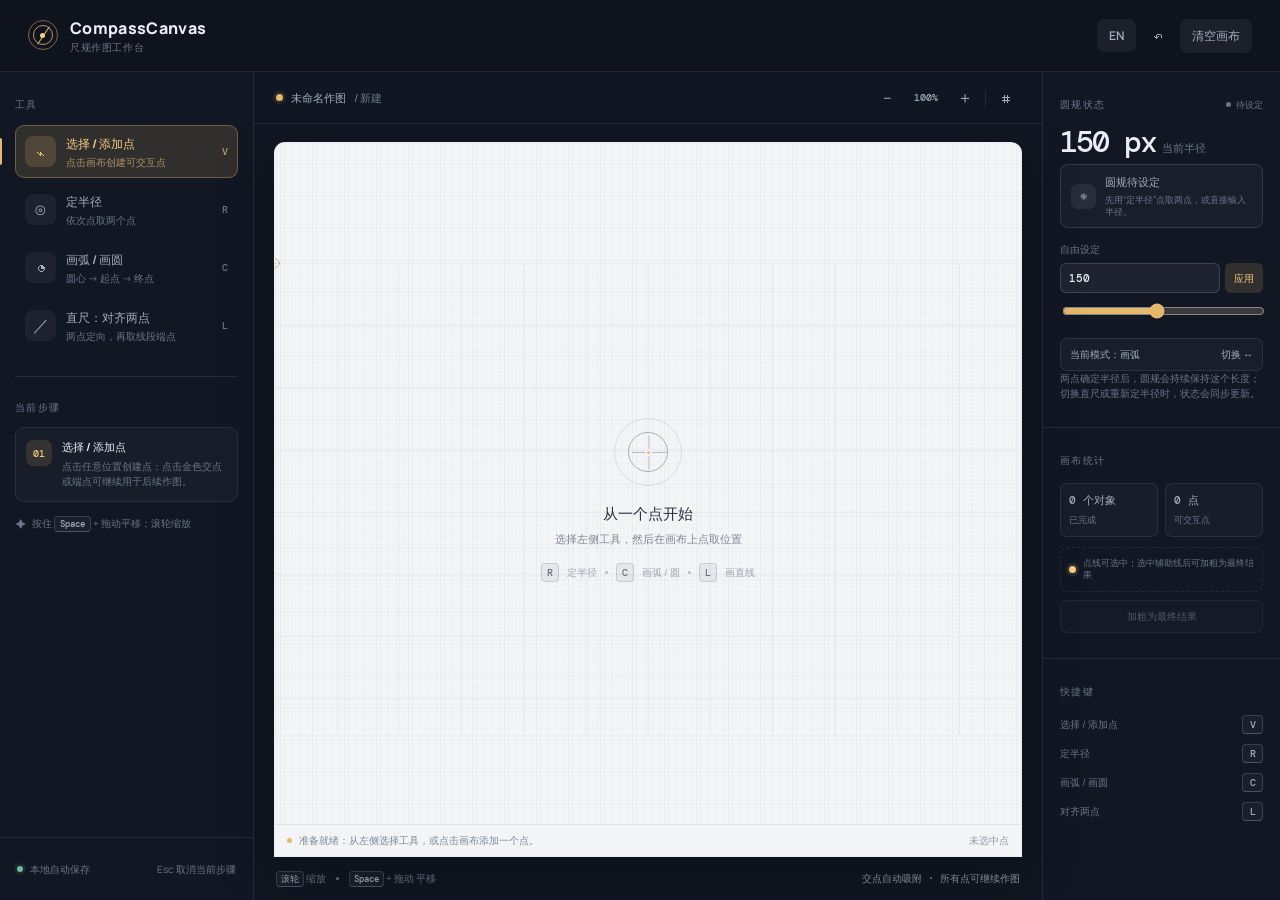
==== index.html @ 131e4b11 "Initial CompassCanvas application" ====
<!doctype html>
<html lang="zh-CN">
<head>
  <meta charset="UTF-8" />
  <meta name="viewport" content="width=device-width, initial-scale=1.0" />
  <meta name="theme-color" content="#0b0f17" />
  <title>CompassCanvas · 尺规作图工作台</title>
  <link rel="preconnect" href="https://fonts.googleapis.com">
  <link rel="preconnect" href="https://fonts.gstatic.com" crossorigin>
  <link href="https://fonts.googleapis.com/css2?family=DM+Mono:wght@400;500&family=Manrope:wght@400;500;600;700;800&display=swap" rel="stylesheet">
  <link rel="stylesheet" href="./styles.css" />
</head>
<body>
  <main class="app-shell">
    <header class="app-header">
      <div class="brand-lockup">
        <div class="brand-mark" aria-hidden="true"><span class="brand-mark-ring"></span><span class="brand-mark-line"></span><span class="brand-mark-dot"></span></div>
        <div><h1>CompassCanvas</h1><p data-i18n="brand.subtitle">尺规作图工作台</p></div>
      </div>
      <div class="header-actions" aria-label="编辑操作">
        <button class="button button-ghost button-compact language-toggle" id="languageToggle" type="button" aria-label="切换语言">EN</button>
        <button class="icon-button" id="undoBtn" type="button" title="撤销（⌘/Ctrl Z）" aria-label="撤销" data-i18n-title="undo">↶</button>
        <button class="button button-ghost button-compact" id="clearBtn" type="button" data-i18n="clear">清空画布</button>
      </div>
    </header>

    <section class="workspace" aria-label="尺规作图工作区">
      <aside class="tool-rail" aria-label="作图工具">
        <div class="rail-section rail-section-tools">
          <div class="section-kicker" data-i18n="tools">工具</div>
          <div class="tool-list" role="toolbar" aria-label="选择作图工具">
            <button class="tool-item" data-mode="select" type="button"><span class="tool-icon">⌁</span><span class="tool-copy"><strong data-i18n="tool.select.title">选择 / 添加点</strong><small data-i18n="tool.select.desc">点击画布创建可交互点</small></span><span class="tool-key">V</span></button>
            <button class="tool-item" data-mode="radius" type="button"><span class="tool-icon">⊙</span><span class="tool-copy"><strong data-i18n="tool.radius.title">定半径</strong><small data-i18n="tool.radius.desc">依次点取两个点</small></span><span class="tool-key">R</span></button>
            <button class="tool-item" data-mode="compass" type="button"><span class="tool-icon">◔</span><span class="tool-copy"><strong data-i18n="tool.compass.title">画弧 / 画圆</strong><small data-i18n="tool.compass.desc">圆心 → 起点 → 终点</small></span><span class="tool-key">C</span></button>
            <button class="tool-item" data-mode="line" type="button"><span class="tool-icon">／</span><span class="tool-copy"><strong data-i18n="tool.line.title">直尺：对齐两点</strong><small data-i18n="tool.line.desc">两点定向，再取线段端点</small></span><span class="tool-key">L</span></button>
          </div>
        </div>
        <div class="rail-divider"></div>
        <div class="rail-section rail-section-hints">
          <div class="section-kicker" data-i18n="currentStep">当前步骤</div>
          <div class="step-card"><span class="step-number">01</span><div class="step-content"><strong id="toolTitle">选择 / 添加点</strong><p id="helperLine">点击任意位置创建点；点击交点或端点可继续作图。</p></div></div>
          <div class="tip-row"><span aria-hidden="true">✦</span><span data-i18n-html="panHint">按住 <kbd>Space</kbd> + 拖动平移；滚轮缩放</span></div>
        </div>
        <div class="rail-footer"><span class="save-status"><i class="status-dot"></i><span data-i18n="autosave">本地自动保存</span></span><span class="save-status" data-i18n="escCancel">Esc 取消当前步骤</span></div>
      </aside>

      <section class="canvas-column">
        <div class="canvas-toolbar"><div class="canvas-breadcrumb"><span class="breadcrumb-dot"></span><span data-i18n="untitled">未命名作图</span><span class="breadcrumb-muted" data-i18n="newDoc">/ 新建</span></div><div class="view-controls"><button class="view-button" id="zoomOutBtn" type="button" aria-label="缩小" data-i18n-aria="zoomOut">−</button><button class="zoom-readout" id="zoomReadout" type="button" aria-label="重置视图" data-i18n-aria="resetView">100%</button><button class="view-button" id="zoomInBtn" type="button" aria-label="放大" data-i18n-aria="zoomIn">＋</button><span class="view-divider"></span><button class="view-button" id="resetViewBtn" type="button" aria-label="重置视图" data-i18n-aria="resetView">⌗</button></div></div>
        <div class="canvas-frame">
          <div class="canvas-surface" id="canvasSurface" tabindex="0" role="application" aria-label="几何作图画布">
            <svg id="board" class="construction-overlay" viewBox="0 0 1200 760" xmlns="http://www.w3.org/2000/svg" aria-label="尺规作图画布">
              <defs><pattern id="smallGrid" width="20" height="20" patternUnits="userSpaceOnUse"><path d="M 20 0 L 0 0 0 20" fill="none" stroke="#26313f" stroke-opacity=".045" stroke-width="1"/></pattern><pattern id="grid" width="100" height="100" patternUnits="userSpaceOnUse"><rect width="100" height="100" fill="url(#smallGrid)"/><path d="M 100 0 L 0 0 0 100" fill="none" stroke="#26313f" stroke-opacity=".075" stroke-width="1"/></pattern></defs>
              <rect class="board-surface" width="1200" height="760" fill="url(#grid)" />
              <g id="world"><g id="referenceLayer"></g><g id="geometryLayer"></g><g id="pointLayer"></g><g id="cursorLayer"><circle r="7" class="cursor-ring"/><circle r="2" class="cursor-dot"/></g></g>
            </svg>
            <div class="canvas-empty-state" id="emptyState"><div class="empty-illustration"><span class="empty-ring"></span><span class="empty-cross empty-cross-x"></span><span class="empty-cross empty-cross-y"></span><span class="empty-dot"></span></div><h2 data-i18n="emptyTitle">从一个点开始</h2><p data-i18n="emptyDesc">选择左侧工具，然后在画布上点取位置</p><span class="empty-hint" data-i18n-html="emptyHint"><kbd>R</kbd> 定半径 <i></i><kbd>C</kbd> 画弧 / 圆 <i></i><kbd>L</kbd> 画直线</span></div>
          </div>
          <div class="canvas-status" aria-live="polite"><div class="status-message"><span class="status-pulse"></span><span id="statusLine">准备就绪</span></div><div class="pointer-position" id="selectionReadout" data-i18n="noSelection">未选中点</div></div>
        </div>
        <div class="canvas-footer"><span data-i18n-html="wheelZoom"><kbd>滚轮</kbd> 缩放</span><span class="footer-divider"></span><span data-i18n-html="spacePan"><kbd>Space</kbd> + 拖动 平移</span><span class="footer-spacer"></span><span class="coordinate-readout" data-i18n="snapHint">交点自动吸附 · 所有点可继续作图</span></div>
      </section>

      <aside class="inspector" aria-label="作图信息">
        <div class="inspector-section radius-section">
          <div class="inspector-heading"><span class="section-kicker" data-i18n="compassStatus">圆规状态</span><span class="live-badge" id="compassLiveBadge"><i></i><span id="compassLiveLabel">待设定</span></span></div>
          <div class="radius-display"><span class="radius-value" id="radiusReadout">150 px</span><span class="radius-unit" data-i18n="currentRadius">当前半径</span></div>
          <div class="compass-state-card" id="compassStateCard" data-state="idle"><span class="compass-state-icon">◉</span><div><strong id="compassStateLabel">圆规待设定</strong><small id="compassStateHint">先用“定半径”点取两点，或直接输入半径。</small></div></div>
          <div class="radius-editor"><label for="radiusInput" data-i18n="freeRadius">自由设定</label><div class="radius-input-row"><input id="radiusInput" type="number" min="10" max="1000" step="1" value="150" /><button id="applyRadius" type="button" data-i18n="apply">应用</button></div><input id="radiusSlider" type="range" min="20" max="300" value="150" aria-label="半径滑块" /></div>
          <button class="toggle-button" id="arcModeToggle" type="button"><span><span data-i18n="currentMode">当前模式：</span><strong id="arcModeLabel">画弧</strong></span><span data-i18n="switch">切换 ↔</span></button>
          <p class="inspector-note" data-i18n="compassNote">两点确定半径后，圆规会持续保持这个长度；切换直尺或重新定半径时，状态会同步更新。</p>
        </div>
        <div class="inspector-section history-section"><div class="inspector-heading"><span class="section-kicker" data-i18n="canvasStats">画布统计</span></div><div class="stats-grid"><div><strong id="entityCount">0 <span data-i18n="objects">个对象</span></strong><small data-i18n="completed">已完成</small></div><div><strong id="pointCount">0 <span data-i18n="points">点</span></strong><small data-i18n="interactivePoints">可交互点</small></div></div><div class="selection-card" id="selectionCard"><span class="selection-dot"></span><span data-i18n="selectionHelp">点线可选中；选中辅助线后可加粗为最终结果</span></div><button class="finalize-button" id="finalizeBtn" type="button" disabled data-i18n="finalize">加粗为最终结果</button></div>
        <div class="inspector-section shortcuts-section"><div class="inspector-heading"><span class="section-kicker" data-i18n="shortcuts">快捷键</span></div><div class="shortcut-list"><div><span data-i18n="tool.select.title">选择 / 添加点</span><kbd>V</kbd></div><div><span data-i18n="tool.radius.title">定半径</span><kbd>R</kbd></div><div><span data-i18n="tool.compass.title">画弧 / 画圆</span><kbd>C</kbd></div><div><span data-i18n="tool.line.short">对齐两点</span><kbd>L</kbd></div></div></div>
      </aside>
    </section>
  </main>
  <script src="./app.js"></script>
</body>
</html>
---- styles.css ----
:root {
  --ink: #e9edf5;
  --ink-soft: #a2adbf;
  --ink-faint: #6b768b;
  --surface-0: #0b0f17;
  --surface-1: #111723;
  --surface-2: #161e2c;
  --surface-3: #1d2737;
  --border: rgba(169, 184, 210, 0.13);
  --border-strong: rgba(169, 184, 210, 0.22);
  --accent: #e6b86c;
  --accent-bright: #f6cb81;
  --accent-dim: rgba(230, 184, 108, 0.15);
  --canvas: #f4f5f7;
  --canvas-ink: #26313f;
  --shadow: 0 20px 60px rgba(0, 0, 0, 0.24);
  font-family: "Manrope", -apple-system, BlinkMacSystemFont, "Segoe UI", sans-serif;
  color: var(--ink);
  background: var(--surface-0);
  font-synthesis: none;
  text-rendering: optimizeLegibility;
}

* { box-sizing: border-box; }
html, body { margin: 0; min-width: 320px; min-height: 100%; }
body { min-height: 100vh; background: var(--surface-0); overflow: hidden; }
.is-hidden, [hidden] { display: none !important; }
button { border: 0; font: inherit; color: inherit; cursor: pointer; }
button:focus-visible, [tabindex]:focus-visible { outline: 2px solid var(--accent); outline-offset: 3px; }
svg { width: 1.2rem; height: 1.2rem; fill: none; stroke: currentColor; stroke-width: 1.7; stroke-linecap: round; stroke-linejoin: round; }
kbd { border: 1px solid var(--border-strong); border-bottom-color: rgba(169,184,210,.35); border-radius: 4px; background: rgba(255,255,255,.04); color: var(--ink-soft); padding: 1px 5px; font: 500 10px/1.5 "DM Mono", ui-monospace, monospace; }

.app-shell { height: 100vh; display: flex; flex-direction: column; min-height: 560px; }
.app-header { height: 72px; flex: 0 0 72px; display: flex; align-items: center; justify-content: space-between; padding: 0 28px; border-bottom: 1px solid var(--border); background: rgba(15, 21, 32, .9); }
.brand-lockup { display: flex; align-items: center; gap: 12px; }
.brand-mark { position: relative; width: 30px; height: 30px; border: 1px solid rgba(230,184,108,.5); border-radius: 50%; color: var(--accent); }
.brand-mark-ring { position: absolute; inset: 4px; border: 1px solid currentColor; border-radius: 50%; opacity: .8; }
.brand-mark-line { position: absolute; left: 14px; top: 4px; width: 1px; height: 21px; background: currentColor; transform: rotate(34deg); transform-origin: center; }
.brand-mark-dot { position: absolute; left: 11px; top: 12px; width: 5px; height: 5px; border-radius: 50%; background: var(--accent-bright); }
.brand-lockup h1 { margin: 0; font-size: 16px; line-height: 1.15; font-weight: 800; letter-spacing: .02em; }
.brand-lockup p { margin: 4px 0 0; color: var(--ink-faint); font-size: 10px; line-height: 1; letter-spacing: .06em; }
.header-actions, .view-controls, .canvas-footer, .canvas-status, .inspector-heading, .tip-row, .rail-footer { display: flex; align-items: center; }
.header-actions { gap: 5px; }
.header-divider, .view-divider { width: 1px; height: 20px; margin: 0 8px; background: var(--border); }
.icon-button, .view-button { display: inline-grid; place-items: center; width: 34px; height: 34px; border-radius: 8px; background: transparent; color: var(--ink-soft); transition: color .18s ease, background .18s ease; }
.icon-button svg, .view-button svg { width: 17px; height: 17px; }
.icon-button:hover, .view-button:hover { color: var(--ink); background: rgba(255,255,255,.07); }
.icon-button:disabled, .view-button:disabled { color: var(--ink-faint); opacity: .45; cursor: default; }
.icon-button-small { width: 28px; height: 28px; }
.icon-button-small svg { width: 16px; height: 16px; }
.button { display: inline-flex; align-items: center; gap: 7px; border-radius: 7px; padding: 8px 12px; font-size: 12px; font-weight: 600; }
.button svg { width: 15px; height: 15px; }
.button-ghost { background: rgba(255,255,255,.055); color: var(--ink-soft); }
.button-ghost:hover { background: rgba(255,255,255,.1); color: var(--ink); }

.workspace { flex: 1; min-height: 0; display: grid; grid-template-columns: 254px minmax(0, 1fr) 238px; }
.tool-rail, .inspector { min-width: 0; background: var(--surface-1); }
.tool-rail { display: flex; flex-direction: column; border-right: 1px solid var(--border); }
.inspector { border-left: 1px solid var(--border); overflow: auto; }
.rail-section { padding: 25px 15px 0; }
.section-kicker { color: var(--ink-faint); font-size: 10px; font-weight: 700; letter-spacing: .14em; text-transform: uppercase; }
.tool-list { display: flex; flex-direction: column; gap: 5px; margin-top: 13px; }
.tool-item { position: relative; display: flex; align-items: center; width: 100%; min-height: 53px; gap: 10px; padding: 8px 9px; border: 1px solid transparent; border-radius: 9px; background: transparent; color: var(--ink-soft); text-align: left; transition: background .18s ease, color .18s ease, border-color .18s ease, transform .18s ease; }
.tool-item:hover { background: rgba(255,255,255,.045); color: var(--ink); }
.tool-item.is-active, .tool-item.active { border-color: rgba(230,184,108,.35); background: var(--accent-dim); color: var(--accent-bright); }
.tool-item.is-active::before, .tool-item.active::before { position: absolute; content: ""; left: -16px; top: 12px; bottom: 12px; width: 2px; border-radius: 0 2px 2px 0; background: var(--accent); }
.tool-icon { display: grid; flex: 0 0 31px; place-items: center; width: 31px; height: 31px; border-radius: 8px; color: inherit; background: rgba(255,255,255,.052); }
.tool-item.is-active .tool-icon, .tool-item.active .tool-icon { background: rgba(230,184,108,.17); }
.tool-icon svg { width: 18px; height: 18px; }
.tool-copy { display: flex; min-width: 0; flex: 1; flex-direction: column; gap: 3px; }
.tool-copy strong { overflow: hidden; color: inherit; font-size: 12px; font-weight: 700; text-overflow: ellipsis; white-space: nowrap; }
.tool-copy small { overflow: hidden; color: var(--ink-faint); font-size: 10px; line-height: 1.2; text-overflow: ellipsis; white-space: nowrap; }
.tool-item.is-active .tool-copy small, .tool-item.active .tool-copy small { color: rgba(246,203,129,.63); }
.tool-key { margin-left: 2px; color: var(--ink-faint); font: 500 10px "DM Mono", monospace; }
.tool-item.is-active .tool-key, .tool-item.active .tool-key { color: rgba(246,203,129,.72); }
.rail-divider { height: 1px; margin: 24px 15px 0; background: var(--border); }
.rail-section-hints { padding-top: 23px; }
.step-card { display: flex; gap: 10px; margin-top: 12px; padding: 12px 10px; border: 1px solid var(--border); border-radius: 9px; background: rgba(255,255,255,.026); }
.step-number { display: grid; flex: 0 0 26px; place-items: center; width: 26px; height: 26px; border-radius: 7px; background: var(--accent-dim); color: var(--accent-bright); font: 500 10px "DM Mono", monospace; }
.step-content { min-width: 0; }
.step-content strong { display: block; color: var(--ink); font-size: 11px; font-weight: 700; line-height: 1.3; }
.step-content p { margin: 5px 0 0; color: var(--ink-faint); font-size: 10px; line-height: 1.5; }
.tip-row { gap: 6px; padding: 14px 1px; color: var(--ink-faint); font-size: 10px; }
.tip-row svg { flex: 0 0 14px; width: 14px; height: 14px; }
.tip-row kbd { font-size: 9px; }
.rail-footer { justify-content: space-between; margin-top: auto; min-height: 63px; padding: 0 17px; border-top: 1px solid var(--border); }
.save-status { display: inline-flex; align-items: center; gap: 7px; color: var(--ink-faint); font-size: 10px; }
.status-dot { width: 6px; height: 6px; border-radius: 50%; background: #6fbd98; box-shadow: 0 0 0 3px rgba(111,189,152,.1); }

.canvas-column { min-width: 0; display: flex; flex-direction: column; background: #101722; }
.canvas-toolbar { display: flex; align-items: center; justify-content: space-between; min-height: 52px; padding: 0 22px; border-bottom: 1px solid var(--border); }
.canvas-breadcrumb { display: flex; align-items: center; gap: 8px; color: var(--ink-soft); font-size: 11px; font-weight: 600; }
.breadcrumb-dot { width: 7px; height: 7px; border: 1px solid rgba(230,184,108,.75); border-radius: 50%; background: var(--accent); box-shadow: 0 0 0 3px rgba(230,184,108,.09); }
.breadcrumb-separator { color: var(--ink-faint); }
.breadcrumb-muted { color: var(--ink-faint); font-weight: 500; }
.view-controls { gap: 2px; }
.view-button { width: 28px; height: 28px; }
.view-button svg { width: 14px; height: 14px; }
.zoom-readout { min-width: 46px; padding: 4px 4px; border-radius: 5px; background: transparent; color: var(--ink-soft); font: 500 10px "DM Mono", monospace; }
.zoom-readout:hover { background: rgba(255,255,255,.06); color: var(--ink); }
.view-divider { height: 16px; margin: 0 4px; }
.canvas-frame { position: relative; flex: 1; min-height: 0; margin: 18px 20px 0; border: 1px solid rgba(175,189,212,.12); border-radius: 11px 11px 0 0; background: var(--canvas); box-shadow: var(--shadow); overflow: hidden; }
.canvas-surface { position: absolute; inset: 0; overflow: hidden; cursor: crosshair; background-color: var(--canvas); background-image: linear-gradient(rgba(38,49,63,.045) 1px, transparent 1px), linear-gradient(90deg, rgba(38,49,63,.045) 1px, transparent 1px), linear-gradient(rgba(38,49,63,.025) 1px, transparent 1px), linear-gradient(90deg, rgba(38,49,63,.025) 1px, transparent 1px); background-position: center; background-size: 32px 32px, 32px 32px, 8px 8px, 8px 8px; }
.canvas-surface.is-panning { cursor: grabbing; }
#construction-canvas, .construction-overlay { position: absolute; inset: 0; display: block; width: 100%; height: 100%; }
#construction-canvas { z-index: 1; }
.construction-overlay { z-index: 2; pointer-events: auto; touch-action: none; }
.construction-overlay { shape-rendering: geometricPrecision; }
.board-surface { pointer-events: all; }
.geometry-line { stroke: #33495d; stroke-width: 2.2; stroke-linecap: round; fill: none; pointer-events: none; }
.geometry-circle, .geometry-arc { stroke: #273f58; stroke-width: 2.2; fill: none; pointer-events: none; }
.geometry-arc { stroke: #a56f35; }
.reference-line { stroke: #caa666; stroke-width: 1.6; stroke-dasharray: 6 6; opacity: .58; pointer-events: none; }
.reference-circle { stroke: #caa666; stroke-width: 1.3; stroke-dasharray: 6 6; fill: rgba(230,184,108,.04); opacity: .48; pointer-events: none; }
.reference-arc { stroke: #d29e51; stroke-width: 2; stroke-dasharray: 5 5; fill: none; opacity: .72; pointer-events: none; }
.reference-label { fill: #8a683c; font: 500 14px "DM Mono", monospace; pointer-events: none; }
.point-node { cursor: pointer; pointer-events: all; }
.point-node > circle:first-child { fill: #f8f9fb; stroke: #54708a; stroke-width: 2; vector-effect: non-scaling-stroke; }
.point-node.intersection-point > circle:first-child { fill: #f6cb81; stroke: #8d5c29; stroke-width: 2.2; }
.point-node.selected-point > circle:first-child { fill: #72d2cf; stroke: #146c73; stroke-width: 2.4; }
.point-hit-area { fill: transparent; stroke: transparent; stroke-width: 14; pointer-events: all; }
.cursor-ring { fill: none; stroke: #bd8a43; stroke-width: 1.3; opacity: .72; pointer-events: none; }
.cursor-dot { fill: #bd8a43; opacity: .8; pointer-events: none; }
.radius-editor { margin-top: 14px; }
.radius-editor label { display: block; margin-bottom: 6px; color: var(--ink-faint); font-size: 10px; }
.radius-input-row { display: flex; gap: 5px; }
.radius-input-row input { width: 0; flex: 1; min-width: 0; border: 1px solid var(--border-strong); border-radius: 6px; padding: 7px 8px; background: rgba(255,255,255,.055); color: var(--ink); font: 500 11px "DM Mono", monospace; }
.radius-input-row button { border-radius: 6px; padding: 0 9px; background: var(--accent-dim); color: var(--accent-bright); font-size: 10px; }
.radius-editor input[type="range"] { width: 100%; margin-top: 10px; accent-color: var(--accent); }
.toggle-button { display: flex; align-items: center; justify-content: space-between; width: 100%; margin-top: 14px; border: 1px solid var(--border); border-radius: 7px; padding: 8px 9px; background: rgba(255,255,255,.035); color: var(--ink-soft); font-size: 10px; text-align: left; }
.toggle-button:hover, .toggle-button.active { border-color: rgba(230,184,108,.35); background: var(--accent-dim); color: var(--accent-bright); }
.stats-grid { display: grid; grid-template-columns: 1fr 1fr; gap: 7px; margin-top: 15px; }
.stats-grid > div { border: 1px solid var(--border); border-radius: 7px; padding: 9px 8px; background: rgba(255,255,255,.026); }
.stats-grid strong { display: block; color: var(--ink-soft); font: 500 11px "DM Mono", monospace; }
.stats-grid small { display: block; margin-top: 5px; color: var(--ink-faint); font-size: 9px; }
.selection-card { display: flex; align-items: center; gap: 7px; margin-top: 10px; border: 1px dashed var(--border); border-radius: 7px; padding: 9px 8px; color: var(--ink-faint); font-size: 9px; line-height: 1.35; }
.finalize-button { width: 100%; margin-top: 8px; border: 1px solid rgba(230,184,108,.36); border-radius: 7px; padding: 8px 9px; background: rgba(230,184,108,.12); color: var(--accent-bright); font-size: 10px; font-weight: 700; }
.finalize-button:hover:not(:disabled) { background: rgba(230,184,108,.2); }
.finalize-button:disabled { border-color: var(--border); background: rgba(255,255,255,.025); color: var(--ink-faint); cursor: default; opacity: .7; }
.selection-dot { width: 7px; height: 7px; flex: 0 0 7px; border-radius: 50%; background: #f6cb81; box-shadow: 0 0 0 3px rgba(246,203,129,.12); }
.canvas-empty-state.is-hidden { opacity: 0; visibility: hidden; }
.canvas-empty-state { transition: opacity .18s ease, visibility .18s ease; }
.reference-line { stroke: #aa6b1f; stroke-width: 2.2; stroke-dasharray: 8 6; opacity: .88; }
.construction-overlay .reference-line { stroke: #aa6b1f; stroke-width: 2.2; stroke-dasharray: 8 6; opacity: .88; }
.construction-overlay .reference-circle { stroke: #aa6b1f; stroke-width: 2.1; stroke-dasharray: 9 6; fill: rgba(230,184,108,.08); opacity: .9; }
.construction-overlay .reference-arc { stroke: #b57425; stroke-width: 2.3; stroke-dasharray: 8 5; opacity: .9; }
.construction-overlay .ruler-guide { stroke: #8c5418; stroke-width: 3.2; stroke-dasharray: 12 8; opacity: .95; }
.construction-overlay .ruler-direction-preview { stroke: #aa6b1f; stroke-width: 2.5; opacity: .9; }
.construction-overlay .ruler-segment-preview { stroke: #c08229; stroke-width: 2.8; stroke-dasharray: 8 5; opacity: .92; }
.construction-overlay .reference-point { fill: #fff5dc; stroke: #9a611c; stroke-width: 2.2; opacity: .98; }
.construction-overlay .reference-circle { stroke: #aa6b1f; stroke-width: 2.1; stroke-dasharray: 9 6; fill: rgba(230,184,108,.08); opacity: .9; }
.construction-overlay .reference-arc { stroke: #b57425; stroke-width: 2.3; stroke-dasharray: 8 5; opacity: .9; }
.construction-overlay .geometry-line,
.construction-overlay .geometry-circle,
.construction-overlay .geometry-arc { pointer-events: all; cursor: pointer; }
.construction-overlay .geometry-hit-area { fill: none; stroke: transparent; stroke-width: 16; pointer-events: stroke; cursor: pointer; }
.construction-overlay .auxiliary-geometry { stroke: #9aa7b2; stroke-width: 1.35; opacity: .62; }
.construction-overlay .auxiliary-geometry.geometry-arc { stroke: #b19a78; }
.construction-overlay .final-geometry { stroke: #263d51; stroke-width: 3.6; opacity: 1; }
.construction-overlay .final-geometry.geometry-arc { stroke: #7d542a; }
.construction-overlay .selected-geometry { stroke: #b16d22; stroke-width: 2.8; opacity: .92; }
.construction-overlay .selected-geometry.final-geometry { stroke: #85541e; stroke-width: 4; }
.construction-overlay .point-node > .point-visual { opacity: .12; stroke-width: 1.1; }
.construction-overlay .point-node .point-hover-ring { fill: rgba(230,184,108,.08); stroke: #a86d23; stroke-width: 1.8; opacity: 0; pointer-events: none; vector-effect: non-scaling-stroke; }
.construction-overlay .point-node:hover > .point-visual,
.construction-overlay .point-node:focus > .point-visual,
.construction-overlay .point-node:hover .point-hover-ring,
.construction-overlay .point-node:focus .point-hover-ring,
.construction-overlay .point-node.selected-point > .point-visual { opacity: 1; }
.live-badge[data-state="idle"] { color: var(--ink-faint); }
.construction-overlay .point-node > .point-visual { opacity: .12; stroke-width: 1.1; }
.live-badge[data-state="idle"] { color: var(--ink-faint); }
.construction-overlay .geometry-line,
.construction-overlay .geometry-circle,
.construction-overlay .geometry-arc { pointer-events: all; cursor: pointer; }
.construction-overlay .auxiliary-geometry { stroke: #9aa7b2; stroke-width: 1.35; opacity: .62; }
.construction-overlay .auxiliary-geometry.geometry-arc { stroke: #b19a78; }
.construction-overlay .final-geometry { stroke: #263d51; stroke-width: 3.6; opacity: 1; }
.construction-overlay .final-geometry.geometry-arc { stroke: #7d542a; }
.construction-overlay .selected-geometry { stroke: #b16d22; stroke-width: 2.8; opacity: .92; }
.construction-overlay .selected-geometry.final-geometry { stroke: #85541e; stroke-width: 4; }
.construction-overlay .point-node > .point-visual { opacity: .2; stroke-width: 1.1; }
.construction-overlay .point-node .point-hover-ring { fill: rgba(230,184,108,.08); stroke: #a86d23; stroke-width: 1.8; opacity: 0; pointer-events: none; vector-effect: non-scaling-stroke; }
.construction-overlay .point-node:hover > .point-visual,
.construction-overlay .point-node:focus > .point-visual,
.construction-overlay .point-node:hover .point-hover-ring,
.construction-overlay .point-node:focus .point-hover-ring,
.construction-overlay .point-node.selected-point > .point-visual { opacity: 1; }
.compass-state-card { display: flex; align-items: center; gap: 9px; min-height: 50px; margin: 2px 0 13px; border: 1px solid rgba(169,184,210,.17); border-radius: 8px; padding: 9px 10px; background: rgba(255,255,255,.035); }
.compass-state-icon { display: grid; flex: 0 0 25px; place-items: center; width: 25px; height: 25px; border-radius: 7px; background: rgba(169,184,210,.1); color: var(--ink-soft); font-size: 13px; }
.compass-state-card strong { display: block; color: var(--ink-soft); font-size: 11px; font-weight: 700; }
.compass-state-card small { display: block; margin-top: 4px; color: var(--ink-faint); font-size: 9px; line-height: 1.35; }
.compass-state-card[data-state="ready"] { border-color: rgba(111,189,152,.4); background: rgba(111,189,152,.08); }
.compass-state-card[data-state="ready"] .compass-state-icon { background: rgba(111,189,152,.18); color: #6fbd98; }
.compass-state-card[data-state="ready"] strong { color: #8ed2ae; }
.compass-state-card[data-state="held"] { border-color: rgba(230,184,108,.35); background: rgba(230,184,108,.08); }
.compass-state-card[data-state="held"] .compass-state-icon { background: rgba(230,184,108,.18); color: var(--accent-bright); }
.compass-state-card[data-state="held"] strong { color: var(--accent-bright); }
.compass-state-card[data-state="setting"] { border-color: rgba(230,184,108,.45); background: rgba(230,184,108,.12); }
.compass-state-card[data-state="setting"] .compass-state-icon { background: rgba(230,184,108,.2); color: var(--accent-bright); }
.compass-state-card[data-state="setting"] strong { color: var(--accent-bright); }
.live-badge[data-state="ready"] { color: #6fbd98; }
.live-badge[data-state="held"], .live-badge[data-state="setting"] { color: var(--accent-bright); }
.construction-overlay .geometry-line,
.construction-overlay .geometry-segment { fill: none; stroke: #273749; stroke-width: 2.2; stroke-linecap: round; }
.construction-overlay .geometry-circle,
.construction-overlay .geometry-arc { fill: none; stroke: #2f4053; stroke-width: 2.2; stroke-linecap: round; }
.construction-overlay .reference-line { fill: none; stroke: rgba(230, 184, 108, .68); stroke-width: 1.25; stroke-dasharray: 5 5; }
.construction-overlay .reference-circle,
.construction-overlay .reference-arc { fill: none; stroke: rgba(230, 184, 108, .65); stroke-width: 1.25; stroke-dasharray: 4 5; }
.construction-overlay .reference-label { fill: #8f6b37; font: 500 11px "DM Mono", monospace; }
.construction-overlay .construction-point { fill: #f4f5f7; stroke: #2f4053; stroke-width: 2; }
.construction-overlay .intersection-point { fill: var(--accent-bright); stroke: #8f6b37; stroke-width: 1.5; }
.construction-overlay .selected-point { filter: drop-shadow(0 0 0.18rem rgba(230,184,108,.8)); }
.construction-overlay .point-hit-area { fill: transparent; stroke: transparent; stroke-width: 14; pointer-events: all; }
.canvas-empty-state { position: absolute; z-index: 3; top: 50%; left: 50%; display: flex; align-items: center; flex-direction: column; transform: translate(-50%, -50%); text-align: center; pointer-events: none; }
.empty-illustration { position: relative; width: 68px; height: 68px; margin-bottom: 17px; border: 1px solid rgba(38,49,63,.12); border-radius: 50%; }
.empty-ring { position: absolute; inset: 13px; border: 1.5px solid rgba(38,49,63,.34); border-radius: 50%; }
.empty-cross { position: absolute; top: 33px; left: 17px; width: 34px; height: 1px; background: rgba(38,49,63,.26); }
.empty-cross-y { transform: rotate(90deg); }
.empty-dot { position: absolute; top: 30px; left: 30px; width: 7px; height: 7px; border: 2px solid var(--canvas); border-radius: 50%; background: var(--accent); }
.canvas-empty-state h2 { margin: 0; color: var(--canvas-ink); font-size: 15px; font-weight: 700; letter-spacing: -.01em; }
.canvas-empty-state p { margin: 7px 0 16px; color: #7b8795; font-size: 11px; }
.empty-hint { display: flex; align-items: center; gap: 8px; color: #9aa3ad; font-size: 10px; }
.empty-hint kbd { border-color: rgba(38,49,63,.16); background: rgba(38,49,63,.055); color: #657180; }
.empty-hint i { width: 3px; height: 3px; border-radius: 50%; background: #b4bbc3; }
.cursor-guide { position: absolute; z-index: 4; display: none; width: 12px; height: 12px; border: 1px solid var(--accent); border-radius: 50%; transform: translate(-50%, -50%); pointer-events: none; }
.canvas-status { position: absolute; z-index: 5; right: 0; bottom: 0; left: 0; justify-content: space-between; min-height: 32px; padding: 0 12px; border-top: 1px solid rgba(38,49,63,.09); background: rgba(244,245,247,.84); color: #7b8795; font-size: 10px; backdrop-filter: blur(5px); }
.status-message { display: flex; align-items: center; gap: 7px; }
.status-pulse { width: 5px; height: 5px; border-radius: 50%; background: var(--accent); }
.pointer-position, .coordinate-readout { color: #8e99a7; font: 500 10px "DM Mono", monospace; }
.canvas-footer { min-height: 43px; padding: 0 22px; gap: 10px; color: var(--ink-faint); font-size: 10px; }
.canvas-footer kbd { padding: 1px 4px; font-size: 9px; }
.footer-divider { width: 3px; height: 3px; border-radius: 50%; background: var(--ink-faint); }
.footer-spacer { flex: 1; }

.inspector-section { padding: 25px 17px; border-bottom: 1px solid var(--border); }
.inspector-heading { justify-content: space-between; }
.live-badge { display: inline-flex; align-items: center; gap: 5px; color: #6fbd98; font-size: 9px; }
.live-badge i { width: 5px; height: 5px; border-radius: 50%; background: currentColor; }
.radius-display { display: flex; align-items: baseline; gap: 7px; margin: 15px 0 7px; }
.radius-value { color: var(--ink); font: 500 30px/1 "DM Mono", monospace; letter-spacing: -.07em; }
.radius-unit { color: var(--ink-faint); font: 500 11px "DM Mono", monospace; }
.inspector-note { min-height: 31px; margin: 0; color: var(--ink-faint); font-size: 10px; line-height: 1.5; }
.radius-line { height: 3px; margin-top: 15px; overflow: hidden; border-radius: 2px; background: rgba(255,255,255,.07); }
.radius-line span { display: block; height: 100%; border-radius: inherit; background: var(--accent); transition: width .3s ease; }
.history-count { color: var(--ink-faint); font: 500 10px "DM Mono", monospace; }
.history-list { display: flex; flex-direction: column; gap: 4px; margin-top: 15px; }
.history-empty { display: flex; align-items: center; gap: 8px; padding: 12px 7px; border: 1px dashed var(--border); border-radius: 7px; color: var(--ink-faint); font-size: 10px; line-height: 1.35; }
.history-empty svg { flex: 0 0 16px; width: 16px; height: 16px; opacity: .7; }
.history-item { display: flex; align-items: center; gap: 8px; min-height: 35px; padding: 7px; border-radius: 6px; background: rgba(255,255,255,.035); color: var(--ink-soft); font-size: 10px; }
.history-item svg { flex: 0 0 15px; width: 15px; height: 15px; color: var(--accent); }
.history-item small { display: block; margin-top: 2px; color: var(--ink-faint); font-size: 9px; }
.shortcuts-section { border-bottom: 0; }
.shortcut-list { display: flex; flex-direction: column; gap: 10px; margin-top: 16px; }
.shortcut-list > div { display: flex; align-items: center; justify-content: space-between; color: var(--ink-faint); font-size: 10px; }
.shortcut-list kbd { min-width: 21px; color: var(--ink-soft); text-align: center; }
.toast-region { position: fixed; z-index: 20; right: 20px; bottom: 20px; display: flex; flex-direction: column; gap: 8px; pointer-events: none; }
.toast { padding: 10px 13px; border: 1px solid var(--border-strong); border-radius: 8px; background: var(--surface-3); box-shadow: var(--shadow); color: var(--ink); font-size: 11px; animation: toast-in .2s ease both; }
@keyframes toast-in { from { opacity: 0; transform: translateY(6px); } to { opacity: 1; transform: translateY(0); } }

@media (max-width: 1100px) {
  .workspace { grid-template-columns: 220px minmax(0, 1fr); }
  .inspector { display: none; }
}
@media (max-width: 700px) {
  body { overflow: auto; }
  .app-shell { height: auto; min-height: 100vh; }
  .app-header { height: 60px; flex-basis: 60px; padding: 0 15px; }
  .brand-lockup p, .header-divider, .header-actions .icon-button { display: none; }
  .workspace { display: flex; min-height: calc(100vh - 60px); flex-direction: column; }
  .tool-rail { order: 2; border-top: 1px solid var(--border); border-right: 0; }
  .rail-section-tools { padding: 11px 10px 10px; }
  .rail-section-tools .section-kicker, .rail-section-hints, .rail-divider, .rail-footer { display: none; }
  .tool-list { flex-direction: row; gap: 5px; margin-top: 0; overflow-x: auto; scrollbar-width: none; }
  .tool-list::-webkit-scrollbar { display: none; }
  .tool-item { flex: 0 0 115px; min-height: 47px; padding: 6px; }
  .tool-item.is-active::before, .tool-item.active::before { top: auto; right: 10px; bottom: -11px; left: 10px; width: auto; height: 2px; }
  .tool-copy small, .tool-key { display: none; }
  .tool-icon { flex-basis: 29px; width: 29px; height: 29px; }
  .canvas-column { order: 1; min-height: calc(100vh - 131px); }
  .canvas-toolbar { min-height: 46px; padding: 0 13px; }
  .canvas-frame { margin: 11px 10px 0; min-height: 440px; }
  .canvas-footer { min-height: 35px; padding: 0 13px; }
  .canvas-footer > span:not(.footer-spacer):not(.coordinate-readout) { display: none; }
  .canvas-empty-state { width: 90%; }
}

/* Keep construction guides legible on the pale canvas. These rules come last
   so the direction guide remains stronger than the generic SVG guide style. */
.construction-overlay .reference-line { stroke: #aa6b1f; stroke-width: 2.2; stroke-dasharray: 8 6; opacity: .88; }
.construction-overlay .ruler-guide { stroke: #8c5418; stroke-width: 3.2; stroke-dasharray: 12 8; opacity: .95; }
.construction-overlay .ruler-direction-preview { stroke: #aa6b1f; stroke-width: 2.5; opacity: .9; }
.construction-overlay .ruler-segment-preview { stroke: #c08229; stroke-width: 2.8; stroke-dasharray: 8 5; opacity: .92; }
.construction-overlay .reference-point { fill: #fff5dc; stroke: #9a611c; stroke-width: 2.2; opacity: .98; }
.construction-overlay .reference-circle { stroke: #aa6b1f; stroke-width: 2.1; stroke-dasharray: 9 6; fill: rgba(230,184,108,.08); opacity: .9; }
.construction-overlay .reference-arc { stroke: #b57425; stroke-width: 2.3; stroke-dasharray: 8 5; opacity: .9; }
.construction-overlay .geometry-line,
.construction-overlay .geometry-circle,
.construction-overlay .geometry-arc { pointer-events: all; cursor: pointer; }
.construction-overlay .auxiliary-geometry { stroke: #9aa7b2; stroke-width: 1.35; opacity: .62; }
.construction-overlay .auxiliary-geometry.geometry-arc { stroke: #b19a78; }
.construction-overlay .final-geometry { stroke: #263d51; stroke-width: 3.6; opacity: 1; }
.construction-overlay .final-geometry.geometry-arc { stroke: #7d542a; }
.construction-overlay .selected-geometry { stroke: #b16d22; stroke-width: 2.8; opacity: .92; }
.construction-overlay .selected-geometry.final-geometry { stroke: #85541e; stroke-width: 4; }
.construction-overlay .point-node > .point-visual { opacity: .2; stroke-width: 1.1; }
.construction-overlay .point-node .point-hover-ring { fill: rgba(230,184,108,.08); stroke: #a86d23; stroke-width: 1.8; opacity: 0; pointer-events: none; vector-effect: non-scaling-stroke; }
.construction-overlay .point-node:hover > .point-visual,
.construction-overlay .point-node:focus > .point-visual,
.construction-overlay .point-node:hover .point-hover-ring,
.construction-overlay .point-node:focus .point-hover-ring,
.construction-overlay .point-node.selected-point > .point-visual { opacity: 1; }
.live-badge[data-state="idle"] { color: var(--ink-faint); }

/* Final visual tuning: construction points stay subtle until hovered. */
.construction-overlay .point-node > .point-visual { opacity: .12; stroke-width: 1.1; }
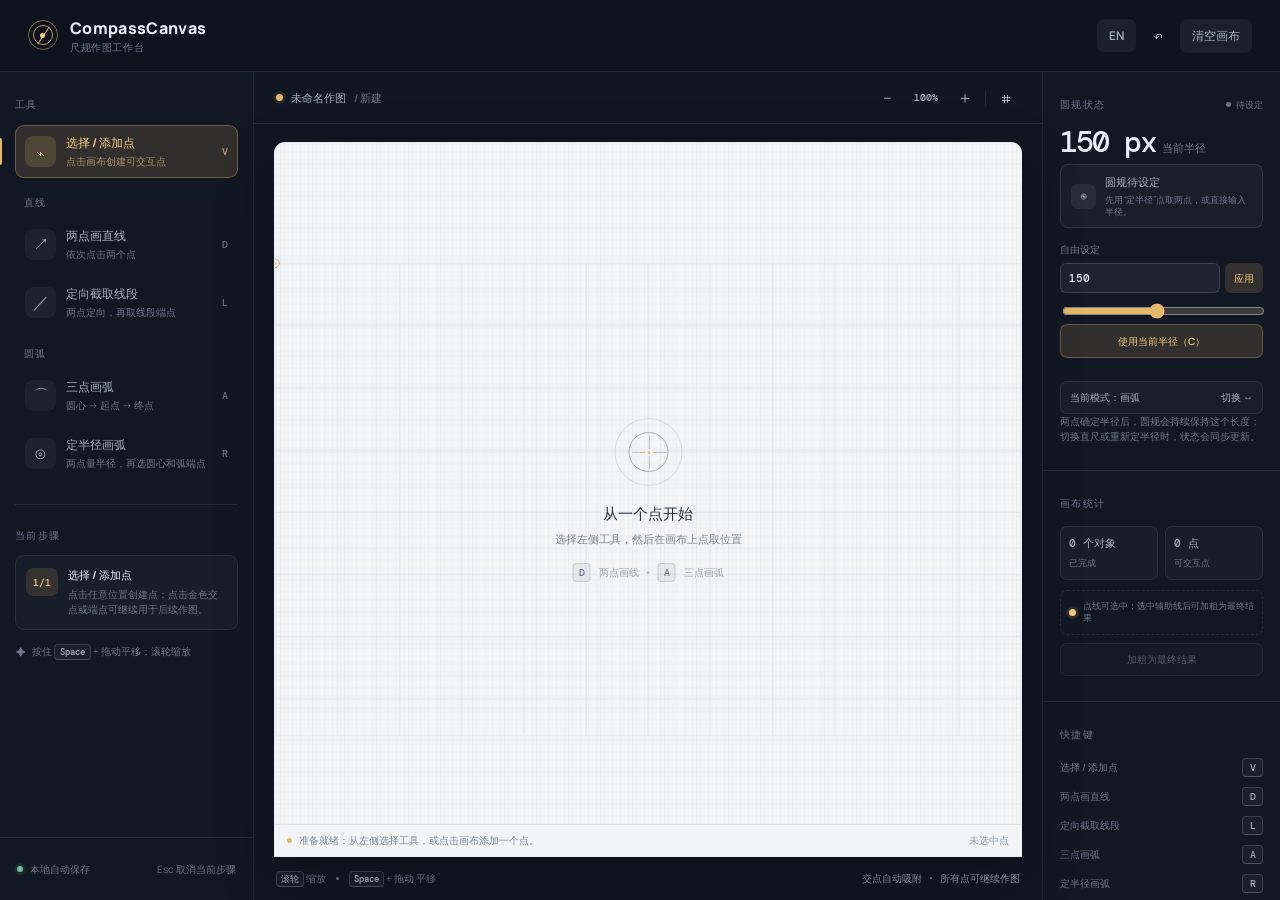
==== commit 9b673e7d: "Add four guided and quick drawing workflows" ====
--- a/index.html
+++ b/index.html
@@ -17,28 +17,39 @@
         <div class="brand-mark" aria-hidden="true"><span class="brand-mark-ring"></span><span class="brand-mark-line"></span><span class="brand-mark-dot"></span></div>
         <div><h1>CompassCanvas</h1><p data-i18n="brand.subtitle">尺规作图工作台</p></div>
       </div>
-      <div class="header-actions" aria-label="编辑操作">
-        <button class="button button-ghost button-compact language-toggle" id="languageToggle" type="button" aria-label="切换语言">EN</button>
-        <button class="icon-button" id="undoBtn" type="button" title="撤销（⌘/Ctrl Z）" aria-label="撤销" data-i18n-title="undo">↶</button>
+      <div class="header-actions" aria-label="编辑操作" data-i18n-aria="editActions">
+        <button class="button button-ghost button-compact language-toggle" id="languageToggle" type="button" aria-label="切换语言" data-i18n-title="languageToggle" data-i18n-aria="languageToggle">EN</button>
+        <button class="icon-button" id="undoBtn" type="button" title="撤销（⌘/Ctrl Z）" aria-label="撤销" data-i18n-title="undo" data-i18n-aria="undo">↶</button>
         <button class="button button-ghost button-compact" id="clearBtn" type="button" data-i18n="clear">清空画布</button>
       </div>
     </header>
 
-    <section class="workspace" aria-label="尺规作图工作区">
-      <aside class="tool-rail" aria-label="作图工具">
+    <section class="workspace" aria-label="尺规作图工作区" data-i18n-aria="workspace">
+      <aside class="tool-rail" aria-label="作图工具" data-i18n-aria="toolRail">
         <div class="rail-section rail-section-tools">
           <div class="section-kicker" data-i18n="tools">工具</div>
-          <div class="tool-list" role="toolbar" aria-label="选择作图工具">
+          <div class="tool-list" role="toolbar" aria-label="选择作图工具" data-i18n-aria="toolToolbar">
             <button class="tool-item" data-mode="select" type="button"><span class="tool-icon">⌁</span><span class="tool-copy"><strong data-i18n="tool.select.title">选择 / 添加点</strong><small data-i18n="tool.select.desc">点击画布创建可交互点</small></span><span class="tool-key">V</span></button>
-            <button class="tool-item" data-mode="radius" type="button"><span class="tool-icon">⊙</span><span class="tool-copy"><strong data-i18n="tool.radius.title">定半径</strong><small data-i18n="tool.radius.desc">依次点取两个点</small></span><span class="tool-key">R</span></button>
-            <button class="tool-item" data-mode="compass" type="button"><span class="tool-icon">◔</span><span class="tool-copy"><strong data-i18n="tool.compass.title">画弧 / 画圆</strong><small data-i18n="tool.compass.desc">圆心 → 起点 → 终点</small></span><span class="tool-key">C</span></button>
-            <button class="tool-item" data-mode="line" type="button"><span class="tool-icon">／</span><span class="tool-copy"><strong data-i18n="tool.line.title">直尺：对齐两点</strong><small data-i18n="tool.line.desc">两点定向，再取线段端点</small></span><span class="tool-key">L</span></button>
+            <div class="tool-group" role="group" aria-labelledby="lineToolsLabel">
+              <div class="tool-group-title" id="lineToolsLabel" data-i18n="toolGroupLines">直线</div>
+              <div class="tool-group-items">
+                <button class="tool-item" data-mode="lineQuick" type="button"><span class="tool-icon">↗</span><span class="tool-copy"><strong data-i18n="tool.lineQuick.title">两点画直线</strong><small data-i18n="tool.lineQuick.desc">依次点击起点、终点</small></span><span class="tool-key">D</span></button>
+                <button class="tool-item" data-mode="line" type="button"><span class="tool-icon">／</span><span class="tool-copy"><strong data-i18n="tool.line.title">定向截取线段</strong><small data-i18n="tool.line.desc">两点定向，再取线段端点</small></span><span class="tool-key">L</span></button>
+              </div>
+            </div>
+            <div class="tool-group" role="group" aria-labelledby="arcToolsLabel">
+              <div class="tool-group-title" id="arcToolsLabel" data-i18n="toolGroupArcs">圆弧</div>
+              <div class="tool-group-items">
+                <button class="tool-item" data-mode="arcThreePoint" type="button"><span class="tool-icon">⌒</span><span class="tool-copy"><strong data-i18n="tool.arcThreePoint.title">三点画弧</strong><small data-i18n="tool.arcThreePoint.desc">圆心 → 起点 → 终点</small></span><span class="tool-key">A</span></button>
+                <button class="tool-item" data-mode="radius" type="button"><span class="tool-icon">⊙</span><span class="tool-copy"><strong data-i18n="tool.radius.title">定半径画弧</strong><small data-i18n="tool.radius.desc">两点定半径，再取圆心与端点</small></span><span class="tool-key">R</span></button>
+              </div>
+            </div>
           </div>
         </div>
         <div class="rail-divider"></div>
         <div class="rail-section rail-section-hints">
           <div class="section-kicker" data-i18n="currentStep">当前步骤</div>
-          <div class="step-card"><span class="step-number">01</span><div class="step-content"><strong id="toolTitle">选择 / 添加点</strong><p id="helperLine">点击任意位置创建点；点击交点或端点可继续作图。</p></div></div>
+          <div class="step-card"><span class="step-number" id="stepNumber">01</span><div class="step-content"><strong id="toolTitle">选择 / 添加点</strong><p id="helperLine">点击任意位置创建点；点击交点或端点可继续作图。</p></div></div>
           <div class="tip-row"><span aria-hidden="true">✦</span><span data-i18n-html="panHint">按住 <kbd>Space</kbd> + 拖动平移；滚轮缩放</span></div>
         </div>
         <div class="rail-footer"><span class="save-status"><i class="status-dot"></i><span data-i18n="autosave">本地自动保存</span></span><span class="save-status" data-i18n="escCancel">Esc 取消当前步骤</span></div>
@@ -47,8 +58,8 @@
       <section class="canvas-column">
         <div class="canvas-toolbar"><div class="canvas-breadcrumb"><span class="breadcrumb-dot"></span><span data-i18n="untitled">未命名作图</span><span class="breadcrumb-muted" data-i18n="newDoc">/ 新建</span></div><div class="view-controls"><button class="view-button" id="zoomOutBtn" type="button" aria-label="缩小" data-i18n-aria="zoomOut">−</button><button class="zoom-readout" id="zoomReadout" type="button" aria-label="重置视图" data-i18n-aria="resetView">100%</button><button class="view-button" id="zoomInBtn" type="button" aria-label="放大" data-i18n-aria="zoomIn">＋</button><span class="view-divider"></span><button class="view-button" id="resetViewBtn" type="button" aria-label="重置视图" data-i18n-aria="resetView">⌗</button></div></div>
         <div class="canvas-frame">
-          <div class="canvas-surface" id="canvasSurface" tabindex="0" role="application" aria-label="几何作图画布">
-            <svg id="board" class="construction-overlay" viewBox="0 0 1200 760" xmlns="http://www.w3.org/2000/svg" aria-label="尺规作图画布">
+          <div class="canvas-surface" id="canvasSurface" tabindex="0" role="application" aria-label="几何作图画布" data-i18n-aria="canvasSurface">
+            <svg id="board" class="construction-overlay" viewBox="0 0 1200 760" xmlns="http://www.w3.org/2000/svg" aria-label="尺规作图画布" data-i18n-aria="canvasBoard">
               <defs><pattern id="smallGrid" width="20" height="20" patternUnits="userSpaceOnUse"><path d="M 20 0 L 0 0 0 20" fill="none" stroke="#26313f" stroke-opacity=".045" stroke-width="1"/></pattern><pattern id="grid" width="100" height="100" patternUnits="userSpaceOnUse"><rect width="100" height="100" fill="url(#smallGrid)"/><path d="M 100 0 L 0 0 0 100" fill="none" stroke="#26313f" stroke-opacity=".075" stroke-width="1"/></pattern></defs>
               <rect class="board-surface" width="1200" height="760" fill="url(#grid)" />
               <g id="world"><g id="referenceLayer"></g><g id="geometryLayer"></g><g id="pointLayer"></g><g id="cursorLayer"><circle r="7" class="cursor-ring"/><circle r="2" class="cursor-dot"/></g></g>
@@ -60,17 +71,18 @@
         <div class="canvas-footer"><span data-i18n-html="wheelZoom"><kbd>滚轮</kbd> 缩放</span><span class="footer-divider"></span><span data-i18n-html="spacePan"><kbd>Space</kbd> + 拖动 平移</span><span class="footer-spacer"></span><span class="coordinate-readout" data-i18n="snapHint">交点自动吸附 · 所有点可继续作图</span></div>
       </section>
 
-      <aside class="inspector" aria-label="作图信息">
+      <aside class="inspector" aria-label="作图信息" data-i18n-aria="inspector">
         <div class="inspector-section radius-section">
           <div class="inspector-heading"><span class="section-kicker" data-i18n="compassStatus">圆规状态</span><span class="live-badge" id="compassLiveBadge"><i></i><span id="compassLiveLabel">待设定</span></span></div>
           <div class="radius-display"><span class="radius-value" id="radiusReadout">150 px</span><span class="radius-unit" data-i18n="currentRadius">当前半径</span></div>
           <div class="compass-state-card" id="compassStateCard" data-state="idle"><span class="compass-state-icon">◉</span><div><strong id="compassStateLabel">圆规待设定</strong><small id="compassStateHint">先用“定半径”点取两点，或直接输入半径。</small></div></div>
-          <div class="radius-editor"><label for="radiusInput" data-i18n="freeRadius">自由设定</label><div class="radius-input-row"><input id="radiusInput" type="number" min="10" max="1000" step="1" value="150" /><button id="applyRadius" type="button" data-i18n="apply">应用</button></div><input id="radiusSlider" type="range" min="20" max="300" value="150" aria-label="半径滑块" /></div>
+          <div class="radius-editor"><label for="radiusInput" data-i18n="freeRadius">自由设定</label><div class="radius-input-row"><input id="radiusInput" type="number" min="10" max="1000" step="1" value="150" /><button id="applyRadius" type="button" data-i18n="apply">应用</button></div><input id="radiusSlider" type="range" min="20" max="300" value="150" aria-label="半径滑块" data-i18n-aria="radiusSlider" /></div>
+          <button class="reuse-radius-button" id="reuseRadiusBtn" type="button" data-i18n="reuseRadius">使用当前半径（C）</button>
           <button class="toggle-button" id="arcModeToggle" type="button"><span><span data-i18n="currentMode">当前模式：</span><strong id="arcModeLabel">画弧</strong></span><span data-i18n="switch">切换 ↔</span></button>
           <p class="inspector-note" data-i18n="compassNote">两点确定半径后，圆规会持续保持这个长度；切换直尺或重新定半径时，状态会同步更新。</p>
         </div>
         <div class="inspector-section history-section"><div class="inspector-heading"><span class="section-kicker" data-i18n="canvasStats">画布统计</span></div><div class="stats-grid"><div><strong id="entityCount">0 <span data-i18n="objects">个对象</span></strong><small data-i18n="completed">已完成</small></div><div><strong id="pointCount">0 <span data-i18n="points">点</span></strong><small data-i18n="interactivePoints">可交互点</small></div></div><div class="selection-card" id="selectionCard"><span class="selection-dot"></span><span data-i18n="selectionHelp">点线可选中；选中辅助线后可加粗为最终结果</span></div><button class="finalize-button" id="finalizeBtn" type="button" disabled data-i18n="finalize">加粗为最终结果</button></div>
-        <div class="inspector-section shortcuts-section"><div class="inspector-heading"><span class="section-kicker" data-i18n="shortcuts">快捷键</span></div><div class="shortcut-list"><div><span data-i18n="tool.select.title">选择 / 添加点</span><kbd>V</kbd></div><div><span data-i18n="tool.radius.title">定半径</span><kbd>R</kbd></div><div><span data-i18n="tool.compass.title">画弧 / 画圆</span><kbd>C</kbd></div><div><span data-i18n="tool.line.short">对齐两点</span><kbd>L</kbd></div></div></div>
+        <div class="inspector-section shortcuts-section"><div class="inspector-heading"><span class="section-kicker" data-i18n="shortcuts">快捷键</span></div><div class="shortcut-list"><div><span data-i18n="tool.select.title">选择 / 添加点</span><kbd>V</kbd></div><div><span data-i18n="tool.lineQuick.title">两点画直线</span><kbd>D</kbd></div><div><span data-i18n="tool.line.title">定向截取线段</span><kbd>L</kbd></div><div><span data-i18n="tool.arcThreePoint.title">三点画弧</span><kbd>A</kbd></div><div><span data-i18n="tool.radius.title">定半径画弧</span><kbd>R</kbd></div><div><span data-i18n="reuseRadiusShortcut">使用当前半径</span><kbd>C</kbd></div></div></div>
       </aside>
     </section>
   </main>
--- a/styles.css
+++ b/styles.css
@@ -55,11 +55,14 @@
 
 .workspace { flex: 1; min-height: 0; display: grid; grid-template-columns: 254px minmax(0, 1fr) 238px; }
 .tool-rail, .inspector { min-width: 0; background: var(--surface-1); }
-.tool-rail { display: flex; flex-direction: column; border-right: 1px solid var(--border); }
+.tool-rail { display: flex; flex-direction: column; min-height: 0; overflow-y: auto; border-right: 1px solid var(--border); scrollbar-width: thin; scrollbar-color: var(--border-strong) transparent; }
 .inspector { border-left: 1px solid var(--border); overflow: auto; }
-.rail-section { padding: 25px 15px 0; }
+.rail-section { flex-shrink: 0; padding: 25px 15px 0; }
 .section-kicker { color: var(--ink-faint); font-size: 10px; font-weight: 700; letter-spacing: .14em; text-transform: uppercase; }
 .tool-list { display: flex; flex-direction: column; gap: 5px; margin-top: 13px; }
+.tool-group { display: flex; flex-direction: column; gap: 5px; }
+.tool-group-title { margin: 12px 9px 3px; color: var(--ink-faint); font-size: 10px; font-weight: 700; letter-spacing: .08em; }
+.tool-group-items { display: flex; flex-direction: column; gap: 5px; }
 .tool-item { position: relative; display: flex; align-items: center; width: 100%; min-height: 53px; gap: 10px; padding: 8px 9px; border: 1px solid transparent; border-radius: 9px; background: transparent; color: var(--ink-soft); text-align: left; transition: background .18s ease, color .18s ease, border-color .18s ease, transform .18s ease; }
 .tool-item:hover { background: rgba(255,255,255,.045); color: var(--ink); }
 .tool-item.is-active, .tool-item.active { border-color: rgba(230,184,108,.35); background: var(--accent-dim); color: var(--accent-bright); }
@@ -68,22 +71,22 @@
 .tool-item.is-active .tool-icon, .tool-item.active .tool-icon { background: rgba(230,184,108,.17); }
 .tool-icon svg { width: 18px; height: 18px; }
 .tool-copy { display: flex; min-width: 0; flex: 1; flex-direction: column; gap: 3px; }
-.tool-copy strong { overflow: hidden; color: inherit; font-size: 12px; font-weight: 700; text-overflow: ellipsis; white-space: nowrap; }
-.tool-copy small { overflow: hidden; color: var(--ink-faint); font-size: 10px; line-height: 1.2; text-overflow: ellipsis; white-space: nowrap; }
+.tool-copy strong { color: inherit; font-size: 12px; font-weight: 700; line-height: 1.4; overflow-wrap: anywhere; }
+.tool-copy small { color: var(--ink-faint); font-size: 10px; line-height: 1.4; overflow-wrap: anywhere; }
 .tool-item.is-active .tool-copy small, .tool-item.active .tool-copy small { color: rgba(246,203,129,.63); }
 .tool-key { margin-left: 2px; color: var(--ink-faint); font: 500 10px "DM Mono", monospace; }
 .tool-item.is-active .tool-key, .tool-item.active .tool-key { color: rgba(246,203,129,.72); }
-.rail-divider { height: 1px; margin: 24px 15px 0; background: var(--border); }
+.rail-divider { flex-shrink: 0; height: 1px; margin: 24px 15px 0; background: var(--border); }
 .rail-section-hints { padding-top: 23px; }
 .step-card { display: flex; gap: 10px; margin-top: 12px; padding: 12px 10px; border: 1px solid var(--border); border-radius: 9px; background: rgba(255,255,255,.026); }
-.step-number { display: grid; flex: 0 0 26px; place-items: center; width: 26px; height: 26px; border-radius: 7px; background: var(--accent-dim); color: var(--accent-bright); font: 500 10px "DM Mono", monospace; }
+.step-number { display: grid; flex: 0 0 32px; place-items: center; width: 32px; height: 28px; border-radius: 7px; background: var(--accent-dim); color: var(--accent-bright); font: 500 10px "DM Mono", monospace; }
 .step-content { min-width: 0; }
 .step-content strong { display: block; color: var(--ink); font-size: 11px; font-weight: 700; line-height: 1.3; }
 .step-content p { margin: 5px 0 0; color: var(--ink-faint); font-size: 10px; line-height: 1.5; }
 .tip-row { gap: 6px; padding: 14px 1px; color: var(--ink-faint); font-size: 10px; }
 .tip-row svg { flex: 0 0 14px; width: 14px; height: 14px; }
 .tip-row kbd { font-size: 9px; }
-.rail-footer { justify-content: space-between; margin-top: auto; min-height: 63px; padding: 0 17px; border-top: 1px solid var(--border); }
+.rail-footer { flex-shrink: 0; justify-content: space-between; flex-wrap: wrap; gap: 7px 12px; margin-top: auto; min-height: 63px; padding: 12px 17px; border-top: 1px solid var(--border); }
 .save-status { display: inline-flex; align-items: center; gap: 7px; color: var(--ink-faint); font-size: 10px; }
 .status-dot { width: 6px; height: 6px; border-radius: 50%; background: #6fbd98; box-shadow: 0 0 0 3px rgba(111,189,152,.1); }
 
@@ -161,6 +164,20 @@
 .construction-overlay .selected-geometry { stroke: #b16d22; stroke-width: 2.8; opacity: .92; }
 .construction-overlay .selected-geometry.final-geometry { stroke: #85541e; stroke-width: 4; }
 .construction-overlay .point-node > .point-visual { opacity: .12; stroke-width: 1.1; }
+
+/* Final point visibility rules. A hidden point keeps its transparent hit area
+   for snapping and selection, while its visual marker stays absent. */
+.construction-overlay .point-node.standalone-point > .point-visual,
+.construction-overlay .point-node.standalone-point:hover > .point-visual,
+.construction-overlay .point-node.standalone-point:focus > .point-visual { opacity: .78; stroke-width: 1.8; }
+.construction-overlay .point-node.derived-point > .point-visual,
+.construction-overlay .point-node.derived-point:hover > .point-visual,
+.construction-overlay .point-node.derived-point:focus > .point-visual,
+.construction-overlay .point-node.intersection-point > .point-visual,
+.construction-overlay .point-node.intersection-point:hover > .point-visual,
+.construction-overlay .point-node.intersection-point:focus > .point-visual { opacity: 0 !important; stroke-width: 0; }
+.construction-overlay .point-node.derived-point .point-hover-ring,
+.construction-overlay .point-node.intersection-point .point-hover-ring { opacity: 0 !important; }
 .construction-overlay .point-node .point-hover-ring { fill: rgba(230,184,108,.08); stroke: #a86d23; stroke-width: 1.8; opacity: 0; pointer-events: none; vector-effect: non-scaling-stroke; }
 .construction-overlay .point-node:hover > .point-visual,
 .construction-overlay .point-node:focus > .point-visual,
@@ -168,6 +185,14 @@
 .construction-overlay .point-node:focus .point-hover-ring,
 .construction-overlay .point-node.selected-point > .point-visual { opacity: 1; }
 .live-badge[data-state="idle"] { color: var(--ink-faint); }
+
+/* Independent points are construction anchors; endpoints and intersections
+   remain quiet so the geometry stays visually light until hovered. */
+.construction-overlay .point-node.standalone-point > .point-visual { opacity: .78; stroke-width: 1.8; }
+.construction-overlay .point-node.derived-point > .point-visual,
+.construction-overlay .point-node.intersection-point > .point-visual { opacity: 0; stroke-width: 0; }
+.construction-overlay .point-node.derived-point .point-hover-ring,
+.construction-overlay .point-node.intersection-point .point-hover-ring { opacity: 0 !important; }
 .construction-overlay .point-node > .point-visual { opacity: .12; stroke-width: 1.1; }
 .live-badge[data-state="idle"] { color: var(--ink-faint); }
 .construction-overlay .geometry-line,
@@ -242,6 +267,9 @@
 .radius-value { color: var(--ink); font: 500 30px/1 "DM Mono", monospace; letter-spacing: -.07em; }
 .radius-unit { color: var(--ink-faint); font: 500 11px "DM Mono", monospace; }
 .inspector-note { min-height: 31px; margin: 0; color: var(--ink-faint); font-size: 10px; line-height: 1.5; }
+.reuse-radius-button { width: 100%; min-height: 34px; margin: 0 0 9px; padding: 8px 10px; border: 1px solid rgba(230,184,108,.3); border-radius: 7px; background: var(--accent-dim); color: var(--accent-bright); font-size: 10px; font-weight: 600; line-height: 1.4; }
+.reuse-radius-button:hover { background: rgba(230,184,108,.24); }
+.reuse-radius-button:disabled { opacity: .4; cursor: default; }
 .radius-line { height: 3px; margin-top: 15px; overflow: hidden; border-radius: 2px; background: rgba(255,255,255,.07); }
 .radius-line span { display: block; height: 100%; border-radius: inherit; background: var(--accent); transition: width .3s ease; }
 .history-count { color: var(--ink-faint); font: 500 10px "DM Mono", monospace; }
@@ -253,8 +281,8 @@
 .history-item small { display: block; margin-top: 2px; color: var(--ink-faint); font-size: 9px; }
 .shortcuts-section { border-bottom: 0; }
 .shortcut-list { display: flex; flex-direction: column; gap: 10px; margin-top: 16px; }
-.shortcut-list > div { display: flex; align-items: center; justify-content: space-between; color: var(--ink-faint); font-size: 10px; }
-.shortcut-list kbd { min-width: 21px; color: var(--ink-soft); text-align: center; }
+.shortcut-list > div { display: flex; align-items: center; justify-content: space-between; gap: 10px; color: var(--ink-faint); font-size: 10px; line-height: 1.4; }
+.shortcut-list kbd { flex-shrink: 0; min-width: 21px; color: var(--ink-soft); text-align: center; }
 .toast-region { position: fixed; z-index: 20; right: 20px; bottom: 20px; display: flex; flex-direction: column; gap: 8px; pointer-events: none; }
 .toast { padding: 10px 13px; border: 1px solid var(--border-strong); border-radius: 8px; background: var(--surface-3); box-shadow: var(--shadow); color: var(--ink); font-size: 11px; animation: toast-in .2s ease both; }
 @keyframes toast-in { from { opacity: 0; transform: translateY(6px); } to { opacity: 1; transform: translateY(0); } }
@@ -269,16 +297,19 @@
   .app-header { height: 60px; flex-basis: 60px; padding: 0 15px; }
   .brand-lockup p, .header-divider, .header-actions .icon-button { display: none; }
   .workspace { display: flex; min-height: calc(100vh - 60px); flex-direction: column; }
-  .tool-rail { order: 2; border-top: 1px solid var(--border); border-right: 0; }
+  .tool-rail { order: 2; overflow-y: visible; border-top: 1px solid var(--border); border-right: 0; }
   .rail-section-tools { padding: 11px 10px 10px; }
   .rail-section-tools .section-kicker, .rail-section-hints, .rail-divider, .rail-footer { display: none; }
-  .tool-list { flex-direction: row; gap: 5px; margin-top: 0; overflow-x: auto; scrollbar-width: none; }
+  .tool-list { flex-direction: row; align-items: flex-end; gap: 10px; margin-top: 0; padding-bottom: 4px; overflow-x: auto; scrollbar-width: thin; }
   .tool-list::-webkit-scrollbar { display: none; }
-  .tool-item { flex: 0 0 115px; min-height: 47px; padding: 6px; }
+  .tool-group { flex: 0 0 auto; gap: 5px; }
+  .tool-group-title { margin: 0 6px; font-size: 9px; }
+  .tool-group-items { flex-direction: row; gap: 5px; }
+  .tool-item { flex: 0 0 140px; width: 140px; min-height: 52px; padding: 6px; }
   .tool-item.is-active::before, .tool-item.active::before { top: auto; right: 10px; bottom: -11px; left: 10px; width: auto; height: 2px; }
   .tool-copy small, .tool-key { display: none; }
   .tool-icon { flex-basis: 29px; width: 29px; height: 29px; }
-  .canvas-column { order: 1; min-height: calc(100vh - 131px); }
+  .canvas-column { order: 1; min-height: calc(100vh - 158px); }
   .canvas-toolbar { min-height: 46px; padding: 0 13px; }
   .canvas-frame { margin: 11px 10px 0; min-height: 440px; }
   .canvas-footer { min-height: 35px; padding: 0 13px; }
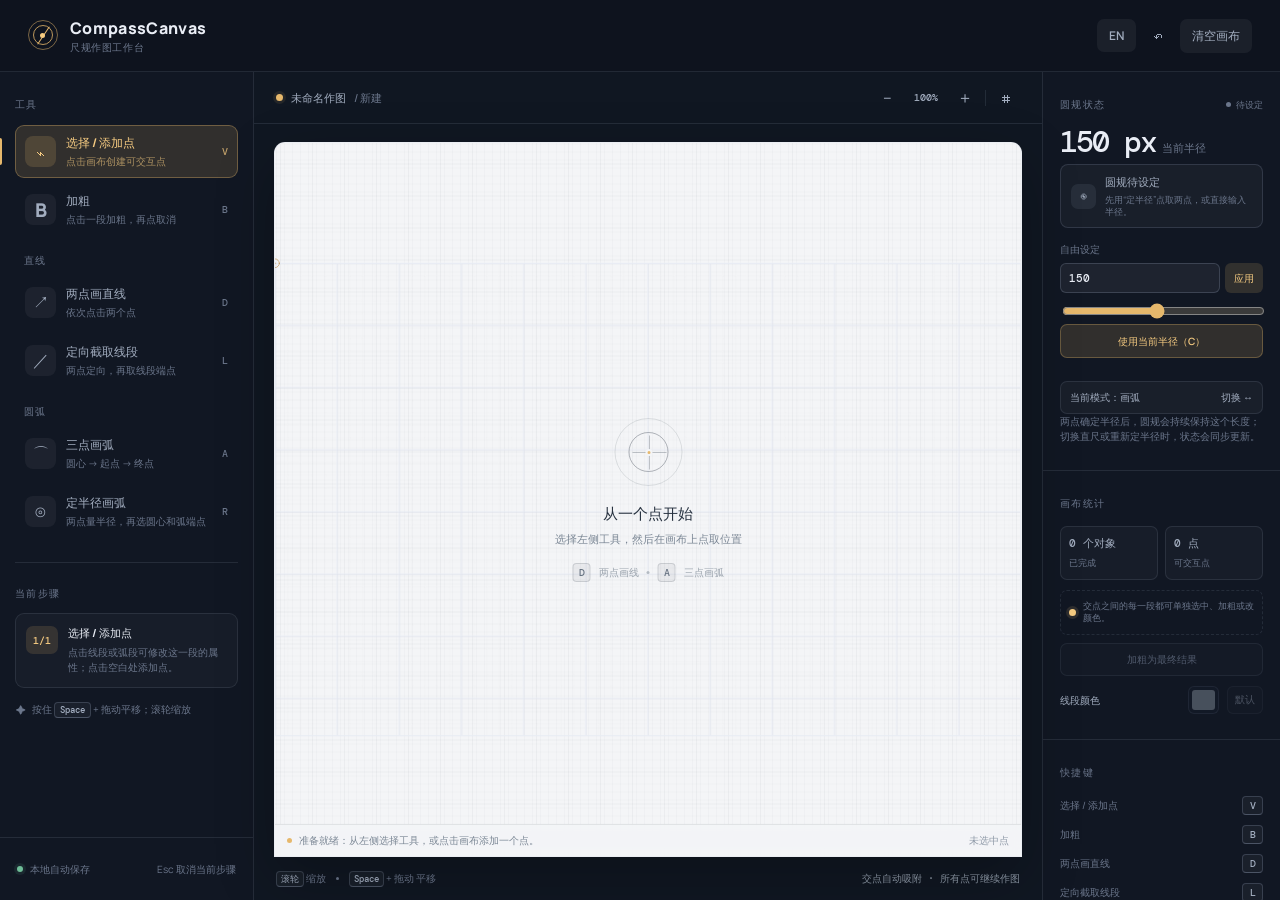
==== commit 1c4ee6e5: "Split geometry at intersections and add per-piece styling" ====
--- a/index.html
+++ b/index.html
@@ -30,6 +30,7 @@
           <div class="section-kicker" data-i18n="tools">工具</div>
           <div class="tool-list" role="toolbar" aria-label="选择作图工具" data-i18n-aria="toolToolbar">
             <button class="tool-item" data-mode="select" type="button"><span class="tool-icon">⌁</span><span class="tool-copy"><strong data-i18n="tool.select.title">选择 / 添加点</strong><small data-i18n="tool.select.desc">点击画布创建可交互点</small></span><span class="tool-key">V</span></button>
+            <button class="tool-item" data-mode="bold" type="button"><span class="tool-icon tool-icon-bold" aria-hidden="true">B</span><span class="tool-copy"><strong data-i18n="tool.bold.title">加粗</strong><small data-i18n="tool.bold.desc">点击一段加粗，再点取消</small></span><span class="tool-key">B</span></button>
             <div class="tool-group" role="group" aria-labelledby="lineToolsLabel">
               <div class="tool-group-title" id="lineToolsLabel" data-i18n="toolGroupLines">直线</div>
               <div class="tool-group-items">
@@ -81,8 +82,18 @@
           <button class="toggle-button" id="arcModeToggle" type="button"><span><span data-i18n="currentMode">当前模式：</span><strong id="arcModeLabel">画弧</strong></span><span data-i18n="switch">切换 ↔</span></button>
           <p class="inspector-note" data-i18n="compassNote">两点确定半径后，圆规会持续保持这个长度；切换直尺或重新定半径时，状态会同步更新。</p>
         </div>
-        <div class="inspector-section history-section"><div class="inspector-heading"><span class="section-kicker" data-i18n="canvasStats">画布统计</span></div><div class="stats-grid"><div><strong id="entityCount">0 <span data-i18n="objects">个对象</span></strong><small data-i18n="completed">已完成</small></div><div><strong id="pointCount">0 <span data-i18n="points">点</span></strong><small data-i18n="interactivePoints">可交互点</small></div></div><div class="selection-card" id="selectionCard"><span class="selection-dot"></span><span data-i18n="selectionHelp">点线可选中；选中辅助线后可加粗为最终结果</span></div><button class="finalize-button" id="finalizeBtn" type="button" disabled data-i18n="finalize">加粗为最终结果</button></div>
-        <div class="inspector-section shortcuts-section"><div class="inspector-heading"><span class="section-kicker" data-i18n="shortcuts">快捷键</span></div><div class="shortcut-list"><div><span data-i18n="tool.select.title">选择 / 添加点</span><kbd>V</kbd></div><div><span data-i18n="tool.lineQuick.title">两点画直线</span><kbd>D</kbd></div><div><span data-i18n="tool.line.title">定向截取线段</span><kbd>L</kbd></div><div><span data-i18n="tool.arcThreePoint.title">三点画弧</span><kbd>A</kbd></div><div><span data-i18n="tool.radius.title">定半径画弧</span><kbd>R</kbd></div><div><span data-i18n="reuseRadiusShortcut">使用当前半径</span><kbd>C</kbd></div></div></div>
+        <div class="inspector-section history-section">
+          <div class="inspector-heading"><span class="section-kicker" data-i18n="canvasStats">画布统计</span></div>
+          <div class="stats-grid"><div><strong id="entityCount">0 <span data-i18n="objects">个对象</span></strong><small data-i18n="completed">已完成</small></div><div><strong id="pointCount">0 <span data-i18n="points">点</span></strong><small data-i18n="interactivePoints">可交互点</small></div></div>
+          <div class="selection-card" id="selectionCard"><span class="selection-dot"></span><span data-i18n="selectionHelp">选择一段可调整颜色；使用加粗工具逐段点击加粗或取消</span></div>
+          <button class="finalize-button" id="finalizeBtn" type="button" disabled data-i18n="finalize">加粗为最终结果</button>
+          <div class="segment-color-control">
+            <label for="segmentColor" data-i18n="segmentColor">线段颜色</label>
+            <input id="segmentColor" type="color" value="#263d51" disabled />
+            <button id="resetSegmentColor" type="button" disabled data-i18n="resetSegmentColor">默认</button>
+          </div>
+        </div>
+        <div class="inspector-section shortcuts-section"><div class="inspector-heading"><span class="section-kicker" data-i18n="shortcuts">快捷键</span></div><div class="shortcut-list"><div><span data-i18n="tool.select.title">选择 / 添加点</span><kbd>V</kbd></div><div><span data-i18n="tool.bold.title">加粗</span><kbd>B</kbd></div><div><span data-i18n="tool.lineQuick.title">两点画直线</span><kbd>D</kbd></div><div><span data-i18n="tool.line.title">定向截取线段</span><kbd>L</kbd></div><div><span data-i18n="tool.arcThreePoint.title">三点画弧</span><kbd>A</kbd></div><div><span data-i18n="tool.radius.title">定半径画弧</span><kbd>R</kbd></div><div><span data-i18n="reuseRadiusShortcut">使用当前半径</span><kbd>C</kbd></div></div></div>
       </aside>
     </section>
   </main>
--- a/styles.css
+++ b/styles.css
@@ -70,6 +70,7 @@
 .tool-icon { display: grid; flex: 0 0 31px; place-items: center; width: 31px; height: 31px; border-radius: 8px; color: inherit; background: rgba(255,255,255,.052); }
 .tool-item.is-active .tool-icon, .tool-item.active .tool-icon { background: rgba(230,184,108,.17); }
 .tool-icon svg { width: 18px; height: 18px; }
+.tool-icon-bold { font-size: 19px; font-weight: 800; }
 .tool-copy { display: flex; min-width: 0; flex: 1; flex-direction: column; gap: 3px; }
 .tool-copy strong { color: inherit; font-size: 12px; font-weight: 700; line-height: 1.4; overflow-wrap: anywhere; }
 .tool-copy small { color: var(--ink-faint); font-size: 10px; line-height: 1.4; overflow-wrap: anywhere; }
@@ -140,6 +141,16 @@
 .finalize-button { width: 100%; margin-top: 8px; border: 1px solid rgba(230,184,108,.36); border-radius: 7px; padding: 8px 9px; background: rgba(230,184,108,.12); color: var(--accent-bright); font-size: 10px; font-weight: 700; }
 .finalize-button:hover:not(:disabled) { background: rgba(230,184,108,.2); }
 .finalize-button:disabled { border-color: var(--border); background: rgba(255,255,255,.025); color: var(--ink-faint); cursor: default; opacity: .7; }
+.segment-color-control { display: flex; align-items: center; gap: 8px; margin-top: 10px; }
+.segment-color-control label { flex: 1; min-width: 0; color: var(--ink-soft); font-size: 10px; line-height: 1.4; }
+.segment-color-control input[type="color"] { flex: 0 0 31px; width: 31px; height: 28px; padding: 3px; border: 1px solid var(--border-strong); border-radius: 6px; background: var(--surface-2); cursor: pointer; }
+.segment-color-control input[type="color"]::-webkit-color-swatch-wrapper { padding: 0; }
+.segment-color-control input[type="color"]::-webkit-color-swatch { border: 0; border-radius: 3px; }
+.segment-color-control input[type="color"]::-moz-color-swatch { border: 0; border-radius: 3px; }
+.segment-color-control button { min-height: 28px; padding: 5px 7px; border: 1px solid var(--border); border-radius: 6px; background: rgba(255,255,255,.035); color: var(--ink-soft); font-size: 10px; }
+.segment-color-control button:hover:not(:disabled) { background: rgba(255,255,255,.08); color: var(--ink); }
+.segment-color-control :disabled { opacity: .4; cursor: default; }
+.segment-color-control input:focus-visible { outline: 2px solid var(--accent); outline-offset: 3px; }
 .selection-dot { width: 7px; height: 7px; flex: 0 0 7px; border-radius: 50%; background: #f6cb81; box-shadow: 0 0 0 3px rgba(246,203,129,.12); }
 .canvas-empty-state.is-hidden { opacity: 0; visibility: hidden; }
 .canvas-empty-state { transition: opacity .18s ease, visibility .18s ease; }
@@ -346,3 +357,19 @@
 
 /* Final visual tuning: construction points stay subtle until hovered. */
 .construction-overlay .point-node > .point-visual { opacity: .12; stroke-width: 1.1; }
+
+/* A piece keeps the same weight while selected or hovered. Only emphasis
+   changes its width, and a custom color remains visible in every state. */
+.construction-overlay .geometry-line,
+.construction-overlay .geometry-circle,
+.construction-overlay .geometry-arc { pointer-events: stroke; cursor: pointer; }
+.construction-overlay .auxiliary-geometry { stroke: var(--geometry-color, #9aa7b2); stroke-width: 1.35; opacity: .62; }
+.construction-overlay .auxiliary-geometry.geometry-arc { stroke: var(--geometry-color, #b19a78); }
+.construction-overlay .final-geometry { stroke: var(--geometry-color, #263d51); stroke-width: 3.6; opacity: 1; }
+.construction-overlay .final-geometry.geometry-arc { stroke: var(--geometry-color, #7d542a); }
+.construction-overlay .selected-geometry.auxiliary-geometry { stroke: var(--geometry-color, #b16d22); stroke-width: 1.35; opacity: 1; }
+.construction-overlay .selected-geometry.final-geometry { stroke: var(--geometry-color, #85541e); stroke-width: 3.6; opacity: 1; }
+.construction-overlay .hovered-geometry,
+.construction-overlay .geometry-piece:hover > .auxiliary-geometry,
+.construction-overlay .geometry-piece:hover > .final-geometry { opacity: 1; }
+.construction-overlay[data-mode="bold"] #pointLayer * { pointer-events: none; }
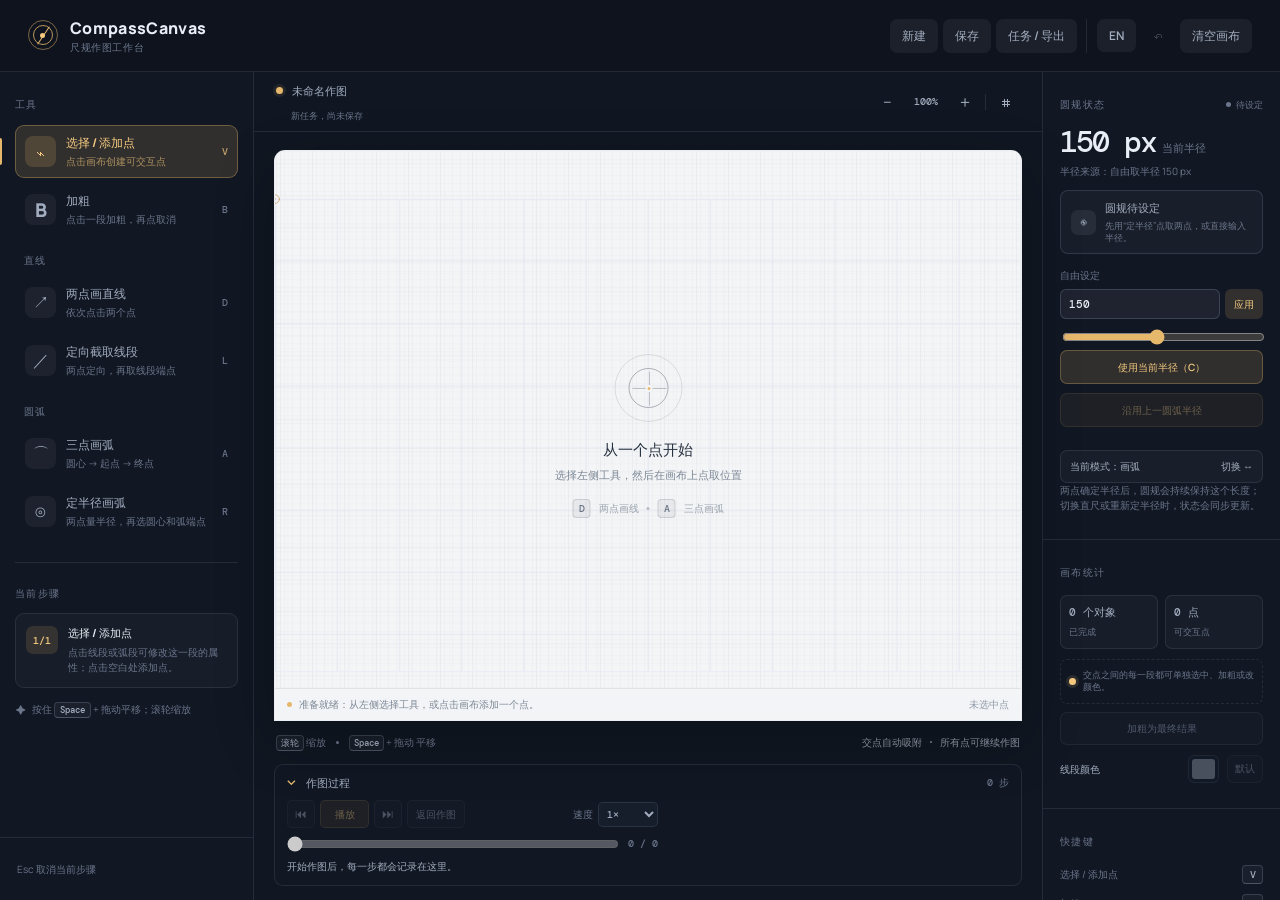
==== commit a4f93726: "Add construction history, playback, and saved projects" ====
--- a/index.html
+++ b/index.html
@@ -18,6 +18,11 @@
         <div><h1>CompassCanvas</h1><p data-i18n="brand.subtitle">尺规作图工作台</p></div>
       </div>
       <div class="header-actions" aria-label="编辑操作" data-i18n-aria="editActions">
+        <div class="project-actions">
+          <button class="button button-ghost button-compact" id="newProjectBtn" type="button" data-i18n="newProject">新建</button>
+          <button class="button button-ghost button-compact" id="saveProjectBtn" type="button" data-i18n="saveProject">保存</button>
+          <button class="button button-ghost button-compact" id="openProjectsBtn" type="button" data-i18n="openProjects">项目</button>
+        </div>
         <button class="button button-ghost button-compact language-toggle" id="languageToggle" type="button" aria-label="切换语言" data-i18n-title="languageToggle" data-i18n-aria="languageToggle">EN</button>
         <button class="icon-button" id="undoBtn" type="button" title="撤销（⌘/Ctrl Z）" aria-label="撤销" data-i18n-title="undo" data-i18n-aria="undo">↶</button>
         <button class="button button-ghost button-compact" id="clearBtn" type="button" data-i18n="clear">清空画布</button>
@@ -53,11 +58,14 @@
           <div class="step-card"><span class="step-number" id="stepNumber">01</span><div class="step-content"><strong id="toolTitle">选择 / 添加点</strong><p id="helperLine">点击任意位置创建点；点击交点或端点可继续作图。</p></div></div>
           <div class="tip-row"><span aria-hidden="true">✦</span><span data-i18n-html="panHint">按住 <kbd>Space</kbd> + 拖动平移；滚轮缩放</span></div>
         </div>
-        <div class="rail-footer"><span class="save-status"><i class="status-dot"></i><span data-i18n="autosave">本地自动保存</span></span><span class="save-status" data-i18n="escCancel">Esc 取消当前步骤</span></div>
+        <div class="rail-footer"><span class="save-status" data-i18n="escCancel">Esc 取消当前步骤</span></div>
       </aside>
 
       <section class="canvas-column">
-        <div class="canvas-toolbar"><div class="canvas-breadcrumb"><span class="breadcrumb-dot"></span><span data-i18n="untitled">未命名作图</span><span class="breadcrumb-muted" data-i18n="newDoc">/ 新建</span></div><div class="view-controls"><button class="view-button" id="zoomOutBtn" type="button" aria-label="缩小" data-i18n-aria="zoomOut">−</button><button class="zoom-readout" id="zoomReadout" type="button" aria-label="重置视图" data-i18n-aria="resetView">100%</button><button class="view-button" id="zoomInBtn" type="button" aria-label="放大" data-i18n-aria="zoomIn">＋</button><span class="view-divider"></span><button class="view-button" id="resetViewBtn" type="button" aria-label="重置视图" data-i18n-aria="resetView">⌗</button></div></div>
+        <div class="canvas-toolbar">
+          <div class="project-heading"><div class="canvas-breadcrumb"><span class="breadcrumb-dot"></span><input id="projectName" type="text" maxlength="100" value="未命名作图" aria-label="项目名称" data-i18n-aria="projectName" autocomplete="off" /></div><span class="save-status" id="projectSaveState" role="status" aria-live="polite"></span></div>
+          <div class="view-controls"><button class="view-button" id="zoomOutBtn" type="button" aria-label="缩小" data-i18n-aria="zoomOut">−</button><button class="zoom-readout" id="zoomReadout" type="button" aria-label="重置视图" data-i18n-aria="resetView">100%</button><button class="view-button" id="zoomInBtn" type="button" aria-label="放大" data-i18n-aria="zoomIn">＋</button><span class="view-divider"></span><button class="view-button" id="resetViewBtn" type="button" aria-label="重置视图" data-i18n-aria="resetView">⌗</button></div>
+        </div>
         <div class="canvas-frame">
           <div class="canvas-surface" id="canvasSurface" tabindex="0" role="application" aria-label="几何作图画布" data-i18n-aria="canvasSurface">
             <svg id="board" class="construction-overlay" viewBox="0 0 1200 760" xmlns="http://www.w3.org/2000/svg" aria-label="尺规作图画布" data-i18n-aria="canvasBoard">
@@ -70,15 +78,34 @@
           <div class="canvas-status" aria-live="polite"><div class="status-message"><span class="status-pulse"></span><span id="statusLine">准备就绪</span></div><div class="pointer-position" id="selectionReadout" data-i18n="noSelection">未选中点</div></div>
         </div>
         <div class="canvas-footer"><span data-i18n-html="wheelZoom"><kbd>滚轮</kbd> 缩放</span><span class="footer-divider"></span><span data-i18n-html="spacePan"><kbd>Space</kbd> + 拖动 平移</span><span class="footer-spacer"></span><span class="coordinate-readout" data-i18n="snapHint">交点自动吸附 · 所有点可继续作图</span></div>
+        <details class="construction-history" id="historyPanel" open>
+          <summary><span data-i18n="constructionHistory">作图过程</span><span class="history-count" id="historyCount">0</span></summary>
+          <div class="construction-history-content">
+            <div class="playback-workspace">
+              <div class="playback-controls">
+                <button class="playback-button playback-step" id="playbackPrev" type="button" title="上一步" aria-label="上一步" data-i18n-title="playbackPrevious" data-i18n-aria="playbackPrevious" disabled>⏮</button>
+                <button class="playback-button playback-primary" id="playbackPlay" type="button" data-i18n="playbackPlay" disabled>播放</button>
+                <button class="playback-button playback-step" id="playbackNext" type="button" title="下一步" aria-label="下一步" data-i18n-title="playbackNext" data-i18n-aria="playbackNext" disabled>⏭</button>
+                <button class="playback-button" id="playbackExit" type="button" data-i18n="playbackExit" disabled>返回编辑</button>
+                <label class="playback-speed"><span data-i18n="playbackSpeed">速度</span><select id="playbackSpeed"><option value="0.25">0.25×</option><option value="0.5">0.5×</option><option value="1" selected>1×</option><option value="2">2×</option><option value="4">4×</option></select></label>
+              </div>
+              <div class="playback-progress"><input id="playbackProgress" type="range" min="0" max="0" step="1" value="0" aria-label="回放进度" data-i18n-aria="playbackProgress" disabled /><span id="playbackPosition">0 / 0</span></div>
+              <p class="playback-description" id="playbackDescription" data-i18n="historyEmpty">开始作图后，步骤会显示在这里。</p>
+            </div>
+            <ol class="construction-log" id="constructionLog"><li class="history-empty" data-i18n="historyEmpty">开始作图后，步骤会显示在这里。</li></ol>
+          </div>
+        </details>
       </section>
 
       <aside class="inspector" aria-label="作图信息" data-i18n-aria="inspector">
         <div class="inspector-section radius-section">
           <div class="inspector-heading"><span class="section-kicker" data-i18n="compassStatus">圆规状态</span><span class="live-badge" id="compassLiveBadge"><i></i><span id="compassLiveLabel">待设定</span></span></div>
           <div class="radius-display"><span class="radius-value" id="radiusReadout">150 px</span><span class="radius-unit" data-i18n="currentRadius">当前半径</span></div>
+          <p class="radius-source-readout" id="radiusSourceReadout"></p>
           <div class="compass-state-card" id="compassStateCard" data-state="idle"><span class="compass-state-icon">◉</span><div><strong id="compassStateLabel">圆规待设定</strong><small id="compassStateHint">先用“定半径”点取两点，或直接输入半径。</small></div></div>
           <div class="radius-editor"><label for="radiusInput" data-i18n="freeRadius">自由设定</label><div class="radius-input-row"><input id="radiusInput" type="number" min="10" max="1000" step="1" value="150" /><button id="applyRadius" type="button" data-i18n="apply">应用</button></div><input id="radiusSlider" type="range" min="20" max="300" value="150" aria-label="半径滑块" data-i18n-aria="radiusSlider" /></div>
           <button class="reuse-radius-button" id="reuseRadiusBtn" type="button" data-i18n="reuseRadius">使用当前半径（C）</button>
+          <button class="reuse-radius-button" id="reuseLastArcBtn" type="button" disabled data-i18n="reuseLastArc">沿用上一圆弧半径</button>
           <button class="toggle-button" id="arcModeToggle" type="button"><span><span data-i18n="currentMode">当前模式：</span><strong id="arcModeLabel">画弧</strong></span><span data-i18n="switch">切换 ↔</span></button>
           <p class="inspector-note" data-i18n="compassNote">两点确定半径后，圆规会持续保持这个长度；切换直尺或重新定半径时，状态会同步更新。</p>
         </div>
@@ -97,6 +124,18 @@
       </aside>
     </section>
   </main>
+  <dialog class="projects-dialog" id="projectsDialog" aria-labelledby="projectsDialogTitle">
+    <div class="projects-dialog-heading"><h2 id="projectsDialogTitle" data-i18n="savedProjects">已保存的项目</h2><button class="icon-button" id="closeProjectsBtn" type="button" aria-label="关闭项目列表" data-i18n-aria="closeProjects" data-i18n-title="closeProjects">×</button></div>
+    <ul class="saved-projects-list" id="savedProjectsList"></ul>
+    <div class="project-file-actions">
+      <button class="button button-ghost" id="importProjectBtn" type="button" data-i18n="importProject">导入项目 JSON</button>
+      <button class="button button-ghost" id="exportProjectBtn" type="button" data-i18n="exportProject">导出项目 JSON</button>
+      <button class="button button-ghost" id="exportSvgBtn" type="button" data-i18n="exportSvg">导出 SVG 图片</button>
+    </div>
+    <input id="importProjectFile" type="file" accept=".json,application/json" hidden />
+  </dialog>
+  <script src="./project-store.js"></script>
   <script src="./app.js"></script>
+  <script src="./history.js"></script>
 </body>
 </html>
--- a/styles.css
+++ b/styles.css
@@ -373,3 +373,89 @@
 .construction-overlay .geometry-piece:hover > .auxiliary-geometry,
 .construction-overlay .geometry-piece:hover > .final-geometry { opacity: 1; }
 .construction-overlay[data-mode="bold"] #pointLayer * { pointer-events: none; }
+
+/* Named projects and a compact construction timeline remain available even
+   when the inspector is hidden on smaller screens. */
+.project-actions { display: flex; align-items: center; gap: 5px; padding-right: 9px; margin-right: 5px; border-right: 1px solid var(--border); }
+.canvas-toolbar { flex-shrink: 0; gap: 12px; }
+.project-heading { flex: 1; min-width: 0; padding: 7px 0; }
+.project-heading .canvas-breadcrumb { min-width: 0; }
+.project-heading .breadcrumb-dot { flex-shrink: 0; }
+#projectName { display: block; min-width: 0; width: 100%; max-width: 330px; padding: 3px 5px; margin-left: -5px; border: 1px solid transparent; border-radius: 5px; background: transparent; color: var(--ink-soft); font: 600 11px/1.4 "Manrope", sans-serif; }
+#projectName:hover { border-color: var(--border); }
+#projectName:focus { border-color: var(--accent); outline: none; background: var(--surface-2); color: var(--ink); }
+#projectSaveState { min-height: 13px; margin: 2px 0 0 15px; font-size: 9px; }
+#projectSaveState[data-state="error"] { color: #eead9a; }
+.view-controls { flex-shrink: 0; }
+.radius-source-readout { margin: 0 0 11px; color: var(--ink-faint); font-size: 10px; line-height: 1.5; overflow-wrap: anywhere; }
+.radius-source-readout:empty { display: none; }
+.construction-history { flex: 0 0 auto; max-height: 224px; margin: 0 20px 14px; overflow: hidden; border: 1px solid var(--border); border-radius: 9px; background: var(--surface-1); }
+.construction-history > summary { display: flex; align-items: center; gap: 8px; min-height: 35px; padding: 8px 12px; color: var(--ink-soft); font-size: 11px; font-weight: 700; cursor: pointer; list-style: none; }
+.construction-history > summary::-webkit-details-marker { display: none; }
+.construction-history > summary::before { content: "›"; color: var(--accent); font-size: 17px; font-weight: 500; line-height: 1; transform: rotate(0); }
+.construction-history[open] > summary::before { transform: rotate(90deg); }
+.construction-history > summary:focus-visible { outline: 2px solid var(--accent); outline-offset: -3px; }
+.construction-history > summary .history-count { margin-left: auto; }
+.construction-history-content { display: grid; grid-template-columns: minmax(0, 1.1fr) minmax(150px, 1fr); gap: 13px; max-height: 185px; padding: 0 12px 11px; overflow: auto; }
+.playback-workspace { min-width: 0; }
+.playback-controls { display: flex; align-items: center; flex-wrap: wrap; gap: 5px; }
+.playback-button { min-height: 28px; padding: 5px 8px; border: 1px solid var(--border); border-radius: 5px; background: rgba(255,255,255,.035); color: var(--ink-soft); font-size: 10px; line-height: 1.3; }
+.playback-button:hover:not(:disabled) { background: rgba(255,255,255,.08); color: var(--ink); }
+.playback-primary { min-width: 49px; border-color: rgba(230,184,108,.28); background: var(--accent-dim); color: var(--accent-bright); }
+.playback-step { min-width: 28px; padding: 4px; font-size: 12px; }
+.playback-button:disabled { opacity: .4; cursor: default; }
+.playback-speed { display: inline-flex; align-items: center; gap: 5px; margin-left: auto; color: var(--ink-faint); font-size: 10px; }
+.playback-speed select { max-width: 70px; padding: 4px; border: 1px solid var(--border); border-radius: 5px; background: var(--surface-2); color: var(--ink-soft); font: 500 10px/1.4 "DM Mono", monospace; }
+.playback-speed select:focus-visible, .playback-progress input:focus-visible { outline: 2px solid var(--accent); outline-offset: 2px; }
+.playback-progress { display: flex; align-items: center; gap: 9px; margin-top: 8px; }
+.playback-progress input { flex: 1; min-width: 0; height: 16px; margin: 0; accent-color: var(--accent); }
+#playbackPosition { flex-shrink: 0; color: var(--ink-faint); font: 500 10px/1.4 "DM Mono", monospace; }
+.playback-description { margin: 7px 0 0; color: var(--ink-soft); font-size: 10px; line-height: 1.5; overflow-wrap: anywhere; }
+.construction-log { min-width: 0; max-height: 139px; margin: 0; padding: 0; overflow-y: auto; list-style: none; scrollbar-width: thin; scrollbar-color: var(--border-strong) transparent; }
+.construction-log li + li { margin-top: 4px; }
+.construction-log button { display: block; width: 100%; padding: 6px 8px; border: 1px solid transparent; border-radius: 5px; background: rgba(255,255,255,.025); color: var(--ink-faint); font-size: 10px; line-height: 1.45; text-align: left; overflow-wrap: anywhere; }
+.construction-log button:hover { background: rgba(255,255,255,.06); color: var(--ink); }
+.construction-log button[aria-current="step"], .construction-log button.is-active, .construction-log li.is-active > button { border-color: rgba(230,184,108,.3); background: var(--accent-dim); color: var(--accent-bright); }
+.construction-log .history-empty { margin: 0; font-size: 10px; }
+.projects-dialog { width: min(580px, calc(100vw - 32px)); max-height: min(680px, calc(100dvh - 40px)); margin: auto; padding: 20px; border: 1px solid var(--border-strong); border-radius: 13px; background: var(--surface-1); color: var(--ink); box-shadow: var(--shadow); }
+.projects-dialog::backdrop { background: rgba(3,7,13,.72); backdrop-filter: blur(4px); }
+.projects-dialog-heading { display: flex; align-items: center; justify-content: space-between; gap: 12px; margin-bottom: 15px; }
+.projects-dialog-heading h2 { margin: 0; font-size: 15px; line-height: 1.5; }
+.projects-dialog-heading .icon-button { flex-shrink: 0; font-size: 23px; }
+.saved-projects-list { display: flex; flex-direction: column; gap: 7px; max-height: 380px; margin: 0; padding: 0; overflow-y: auto; list-style: none; }
+.saved-projects-list > li { min-width: 0; border: 1px solid var(--border); border-radius: 7px; background: rgba(255,255,255,.025); }
+.saved-projects-list > li > button { display: block; width: 100%; padding: 11px 12px; border-radius: inherit; background: transparent; color: var(--ink-soft); font-size: 12px; line-height: 1.5; text-align: left; overflow-wrap: anywhere; }
+.saved-projects-list > li > button:hover { background: var(--accent-dim); color: var(--accent-bright); }
+.saved-projects-list strong { display: block; }
+.saved-projects-list small { display: block; margin-top: 3px; color: var(--ink-faint); font-size: 10px; font-weight: 400; }
+.saved-projects-list .history-empty { padding: 15px 12px; }
+.project-file-actions { display: flex; align-items: center; flex-wrap: wrap; gap: 7px; margin-top: 17px; padding-top: 14px; border-top: 1px solid var(--border); }
+.project-file-actions .button { flex: 1 1 140px; justify-content: center; font-size: 11px; line-height: 1.4; }
+@media (max-width: 1250px) {
+  .construction-history-content { grid-template-columns: minmax(0, 1fr); gap: 9px; }
+  .construction-log { max-height: 60px; }
+}
+@media (max-height: 760px) and (min-width: 701px) {
+  .construction-history { max-height: 182px; margin-bottom: 9px; }
+  .construction-history-content { max-height: 145px; }
+  .construction-log { max-height: 44px; }
+  .canvas-frame { margin-top: 10px; }
+  .canvas-footer { min-height: 31px; }
+}
+@media (max-width: 800px) {
+  .app-header { gap: 10px; height: auto; min-height: 72px; flex-basis: auto; flex-wrap: wrap; padding: 12px 15px; }
+  .header-actions { flex-wrap: wrap; gap: 5px; }
+  .project-actions { padding-right: 5px; margin-right: 0; }
+  .header-actions .button { padding: 7px 9px; font-size: 11px; }
+}
+@media (max-width: 700px) {
+  .header-actions { flex: 1 1 100%; }
+  .project-actions { margin-right: auto; }
+  .header-actions .icon-button { display: inline-grid; width: 28px; height: 28px; }
+  .canvas-column { min-height: 570px; }
+  .canvas-toolbar { gap: 8px; }
+  .construction-history { margin: 0 10px 12px; }
+  .construction-history-content { max-height: 185px; }
+  .playback-speed { margin-left: auto; }
+  .projects-dialog { padding: 15px; }
+}
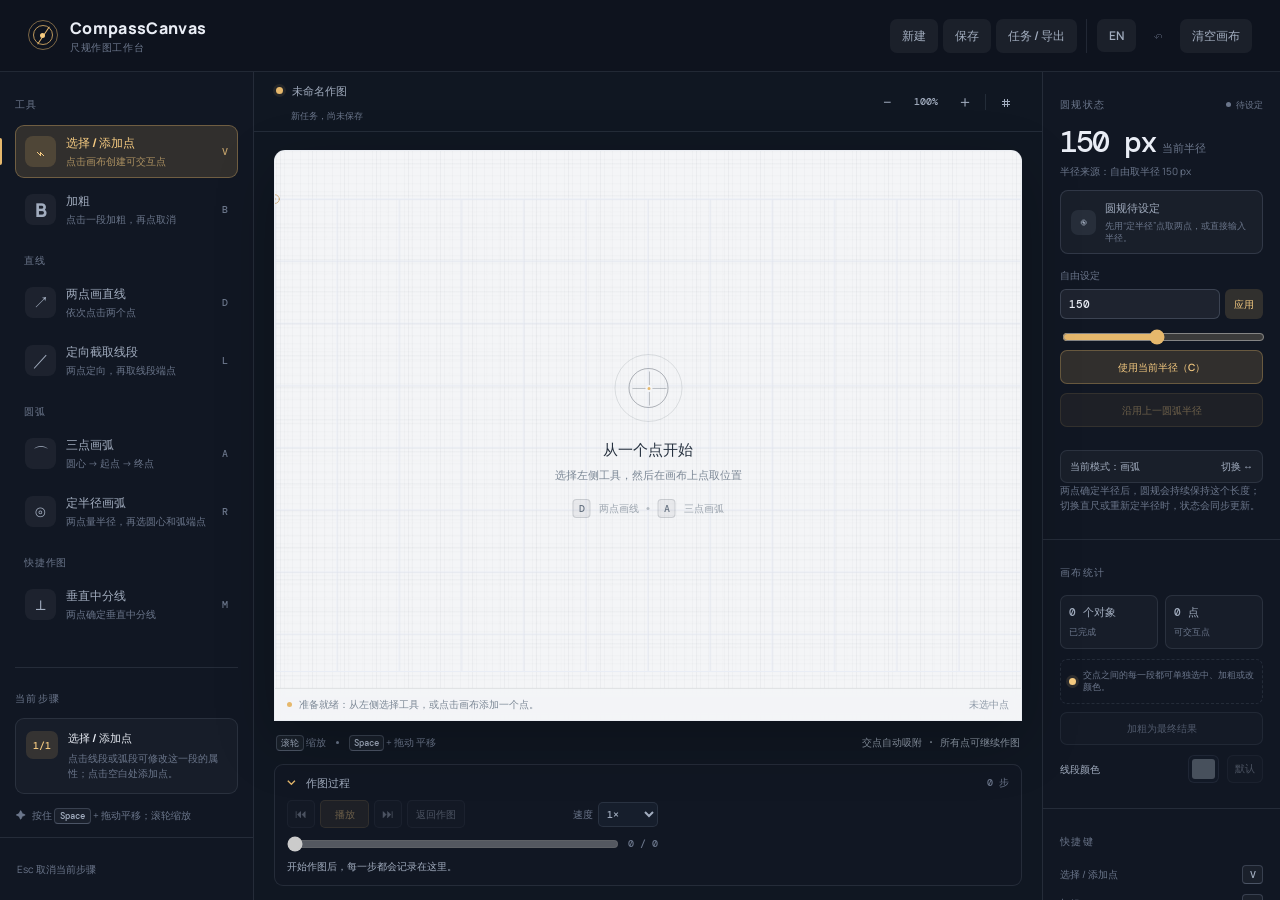
==== commit 1ac005c1: "Add quick geometry constructions and precise intersection selection" ====
--- a/index.html
+++ b/index.html
@@ -50,6 +50,15 @@
                 <button class="tool-item" data-mode="radius" type="button"><span class="tool-icon">⊙</span><span class="tool-copy"><strong data-i18n="tool.radius.title">定半径画弧</strong><small data-i18n="tool.radius.desc">两点定半径，再取圆心与端点</small></span><span class="tool-key">R</span></button>
               </div>
             </div>
+            <div class="tool-group" role="group" aria-labelledby="quickToolsLabel">
+              <div class="tool-group-title" id="quickToolsLabel" data-i18n="toolGroupQuick">快捷作图</div>
+              <div class="tool-group-items">
+                <button class="tool-item" data-mode="bisector" type="button"><span class="tool-icon" aria-hidden="true">⊥</span><span class="tool-copy"><strong data-i18n="tool.bisector.title">两点垂直中分线</strong><small data-i18n="tool.bisector.desc">两点确定垂直中分线</small></span><span class="tool-key">M</span></button>
+                <button class="tool-item" data-mode="perpendicular" type="button"><span class="tool-icon" aria-hidden="true">⟂</span><span class="tool-copy"><strong data-i18n="tool.perpendicular.title">过点作垂线</strong><small data-i18n="tool.perpendicular.desc">先选点，再选线段</small></span><span class="tool-key">P</span></button>
+                <button class="tool-item" data-mode="angleBisector" type="button"><span class="tool-icon" aria-hidden="true">∠</span><span class="tool-copy"><strong data-i18n="tool.angleBisector.title">角平分线</strong><small data-i18n="tool.angleBisector.desc">边上一点 → 顶点 → 另一边点</small></span><span class="tool-key">G</span></button>
+                <button class="tool-item" data-mode="intersections" type="button"><span class="tool-icon" aria-hidden="true">⋈</span><span class="tool-copy"><strong data-i18n="tool.intersections.title">精确选交点</strong><small data-i18n="tool.intersections.desc">选两个对象，优先吸附交点</small></span><span class="tool-key">I</span></button>
+              </div>
+            </div>
           </div>
         </div>
         <div class="rail-divider"></div>
@@ -71,7 +80,7 @@
             <svg id="board" class="construction-overlay" viewBox="0 0 1200 760" xmlns="http://www.w3.org/2000/svg" aria-label="尺规作图画布" data-i18n-aria="canvasBoard">
               <defs><pattern id="smallGrid" width="20" height="20" patternUnits="userSpaceOnUse"><path d="M 20 0 L 0 0 0 20" fill="none" stroke="#26313f" stroke-opacity=".045" stroke-width="1"/></pattern><pattern id="grid" width="100" height="100" patternUnits="userSpaceOnUse"><rect width="100" height="100" fill="url(#smallGrid)"/><path d="M 100 0 L 0 0 0 100" fill="none" stroke="#26313f" stroke-opacity=".075" stroke-width="1"/></pattern></defs>
               <rect class="board-surface" width="1200" height="760" fill="url(#grid)" />
-              <g id="world"><g id="referenceLayer"></g><g id="geometryLayer"></g><g id="pointLayer"></g><g id="cursorLayer"><circle r="7" class="cursor-ring"/><circle r="2" class="cursor-dot"/></g></g>
+              <g id="world"><g id="referenceLayer"></g><g id="geometryLayer"></g><g id="quickOverlayLayer" pointer-events="none"></g><g id="pointLayer"></g><g id="cursorLayer"><circle r="7" class="cursor-ring"/><circle r="2" class="cursor-dot"/></g></g>
             </svg>
             <div class="canvas-empty-state" id="emptyState"><div class="empty-illustration"><span class="empty-ring"></span><span class="empty-cross empty-cross-x"></span><span class="empty-cross empty-cross-y"></span><span class="empty-dot"></span></div><h2 data-i18n="emptyTitle">从一个点开始</h2><p data-i18n="emptyDesc">选择左侧工具，然后在画布上点取位置</p><span class="empty-hint" data-i18n-html="emptyHint"><kbd>R</kbd> 定半径 <i></i><kbd>C</kbd> 画弧 / 圆 <i></i><kbd>L</kbd> 画直线</span></div>
           </div>
@@ -120,7 +129,7 @@
             <button id="resetSegmentColor" type="button" disabled data-i18n="resetSegmentColor">默认</button>
           </div>
         </div>
-        <div class="inspector-section shortcuts-section"><div class="inspector-heading"><span class="section-kicker" data-i18n="shortcuts">快捷键</span></div><div class="shortcut-list"><div><span data-i18n="tool.select.title">选择 / 添加点</span><kbd>V</kbd></div><div><span data-i18n="tool.bold.title">加粗</span><kbd>B</kbd></div><div><span data-i18n="tool.lineQuick.title">两点画直线</span><kbd>D</kbd></div><div><span data-i18n="tool.line.title">定向截取线段</span><kbd>L</kbd></div><div><span data-i18n="tool.arcThreePoint.title">三点画弧</span><kbd>A</kbd></div><div><span data-i18n="tool.radius.title">定半径画弧</span><kbd>R</kbd></div><div><span data-i18n="reuseRadiusShortcut">使用当前半径</span><kbd>C</kbd></div></div></div>
+        <div class="inspector-section shortcuts-section"><div class="inspector-heading"><span class="section-kicker" data-i18n="shortcuts">快捷键</span></div><div class="shortcut-list"><div><span data-i18n="tool.select.title">选择 / 添加点</span><kbd>V</kbd></div><div><span data-i18n="tool.bold.title">加粗</span><kbd>B</kbd></div><div><span data-i18n="tool.lineQuick.title">两点画直线</span><kbd>D</kbd></div><div><span data-i18n="tool.line.title">定向截取线段</span><kbd>L</kbd></div><div><span data-i18n="tool.arcThreePoint.title">三点画弧</span><kbd>A</kbd></div><div><span data-i18n="tool.radius.title">定半径画弧</span><kbd>R</kbd></div><div><span data-i18n="reuseRadiusShortcut">使用当前半径</span><kbd>C</kbd></div><div><span data-i18n="tool.bisector.title">两点垂直中分线</span><kbd>M</kbd></div><div><span data-i18n="tool.perpendicular.title">过点作垂线</span><kbd>P</kbd></div><div><span data-i18n="tool.angleBisector.title">角平分线</span><kbd>G</kbd></div><div><span data-i18n="tool.intersections.title">精确选交点</span><kbd>I</kbd></div></div></div>
       </aside>
     </section>
   </main>
--- a/styles.css
+++ b/styles.css
@@ -374,6 +374,14 @@
 .construction-overlay .geometry-piece:hover > .final-geometry { opacity: 1; }
 .construction-overlay[data-mode="bold"] #pointLayer * { pointer-events: none; }
 
+/* Quick tools highlight the original construction and keep chosen
+   intersections legible without introducing new hit targets. */
+.construction-overlay .quick-object-highlight { fill: none; stroke: #198d99; stroke-width: 4; stroke-linecap: round; opacity: .62; pointer-events: none; vector-effect: non-scaling-stroke; }
+.construction-overlay .quick-construction-preview { fill: none; stroke: #167b87; stroke-width: 2; stroke-dasharray: 7 5; stroke-linecap: round; opacity: .9; pointer-events: none; vector-effect: non-scaling-stroke; }
+.construction-overlay .priority-intersection { fill: #e4fbfa; stroke: #087f8c; stroke-width: 2; opacity: 1; pointer-events: none; vector-effect: non-scaling-stroke; }
+.construction-overlay .priority-intersection-label { fill: #086f79; stroke: #f4f5f7; stroke-width: 3; paint-order: stroke fill; font-family: "DM Mono", ui-monospace, monospace; font-weight: 500; pointer-events: none; vector-effect: non-scaling-stroke; }
+.rail-section-tools { flex: 1 1 auto; min-height: 0; padding-bottom: 8px; overflow-y: auto; scrollbar-width: thin; scrollbar-color: var(--border-strong) transparent; }
+
 /* Named projects and a compact construction timeline remain available even
    when the inspector is hidden on smaller screens. */
 .project-actions { display: flex; align-items: center; gap: 5px; padding-right: 9px; margin-right: 5px; border-right: 1px solid var(--border); }
@@ -458,4 +466,5 @@
   .construction-history-content { max-height: 185px; }
   .playback-speed { margin-left: auto; }
   .projects-dialog { padding: 15px; }
-}
+  .rail-section-tools { flex: 0 0 auto; overflow-y: visible; }
+}
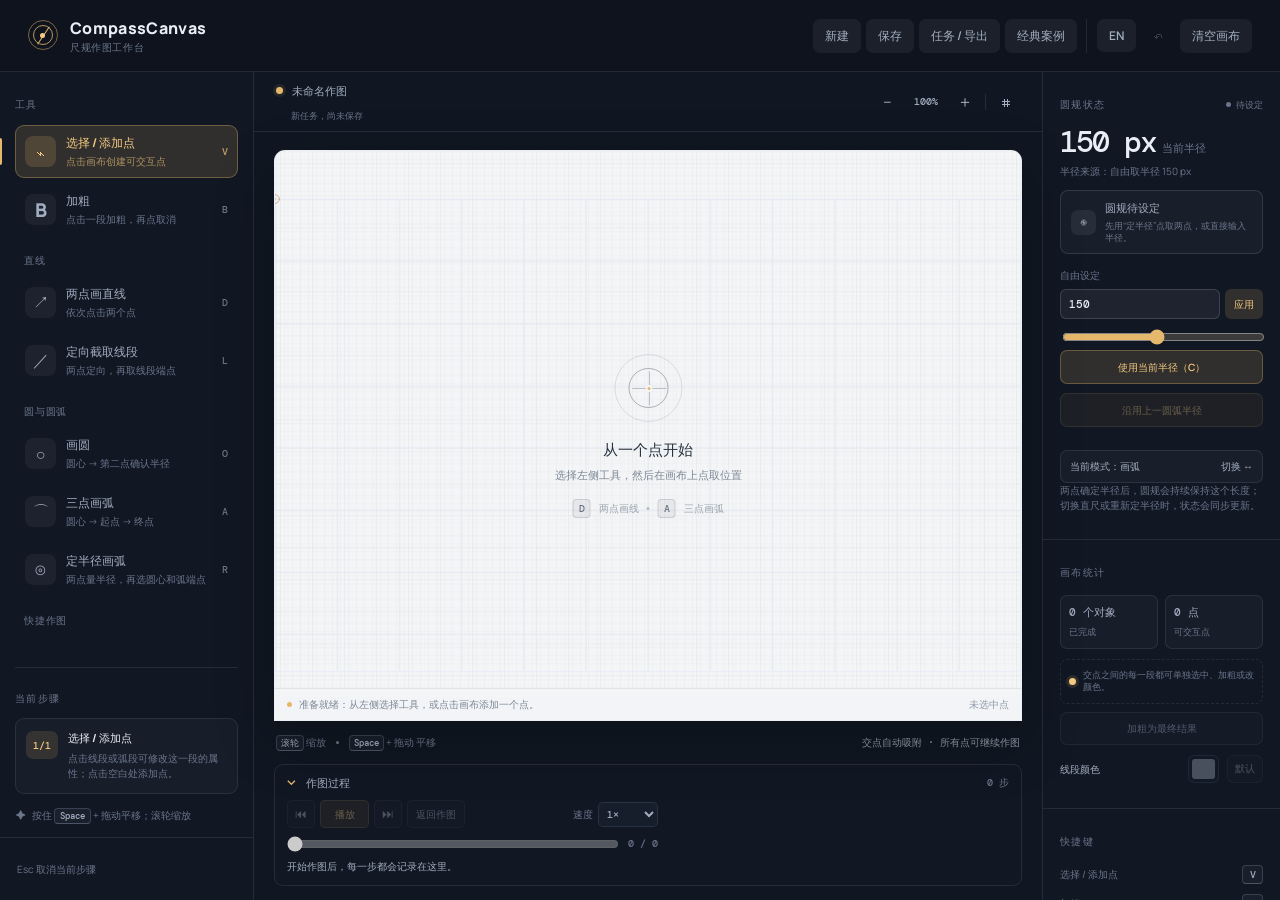
==== commit 459b7a98: "Add classic construction cases and enlarge point labels" ====
--- a/index.html
+++ b/index.html
@@ -22,6 +22,7 @@
           <button class="button button-ghost button-compact" id="newProjectBtn" type="button" data-i18n="newProject">新建</button>
           <button class="button button-ghost button-compact" id="saveProjectBtn" type="button" data-i18n="saveProject">保存</button>
           <button class="button button-ghost button-compact" id="openProjectsBtn" type="button" data-i18n="openProjects">项目</button>
+          <button class="button button-ghost button-compact" id="classicCasesBtn" type="button" data-i18n="classicCases">经典案例</button>
         </div>
         <button class="button button-ghost button-compact language-toggle" id="languageToggle" type="button" aria-label="切换语言" data-i18n-title="languageToggle" data-i18n-aria="languageToggle">EN</button>
         <button class="icon-button" id="undoBtn" type="button" title="撤销（⌘/Ctrl Z）" aria-label="撤销" data-i18n-title="undo" data-i18n-aria="undo">↶</button>
@@ -44,8 +45,9 @@
               </div>
             </div>
             <div class="tool-group" role="group" aria-labelledby="arcToolsLabel">
-              <div class="tool-group-title" id="arcToolsLabel" data-i18n="toolGroupArcs">圆弧</div>
+              <div class="tool-group-title" id="arcToolsLabel" data-i18n="toolGroupArcs">圆与圆弧</div>
               <div class="tool-group-items">
+                <button class="tool-item" data-mode="circleQuick" type="button"><span class="tool-icon">○</span><span class="tool-copy"><strong data-i18n="tool.circleQuick.title">画圆</strong><small data-i18n="tool.circleQuick.desc">圆心 → 第二点确认半径</small></span><span class="tool-key">O</span></button>
                 <button class="tool-item" data-mode="arcThreePoint" type="button"><span class="tool-icon">⌒</span><span class="tool-copy"><strong data-i18n="tool.arcThreePoint.title">三点画弧</strong><small data-i18n="tool.arcThreePoint.desc">圆心 → 起点 → 终点</small></span><span class="tool-key">A</span></button>
                 <button class="tool-item" data-mode="radius" type="button"><span class="tool-icon">⊙</span><span class="tool-copy"><strong data-i18n="tool.radius.title">定半径画弧</strong><small data-i18n="tool.radius.desc">两点定半径，再取圆心与端点</small></span><span class="tool-key">R</span></button>
               </div>
@@ -74,6 +76,10 @@
         <div class="canvas-toolbar">
           <div class="project-heading"><div class="canvas-breadcrumb"><span class="breadcrumb-dot"></span><input id="projectName" type="text" maxlength="100" value="未命名作图" aria-label="项目名称" data-i18n-aria="projectName" autocomplete="off" /></div><span class="save-status" id="projectSaveState" role="status" aria-live="polite"></span></div>
           <div class="view-controls"><button class="view-button" id="zoomOutBtn" type="button" aria-label="缩小" data-i18n-aria="zoomOut">−</button><button class="zoom-readout" id="zoomReadout" type="button" aria-label="重置视图" data-i18n-aria="resetView">100%</button><button class="view-button" id="zoomInBtn" type="button" aria-label="放大" data-i18n-aria="zoomIn">＋</button><span class="view-divider"></span><button class="view-button" id="resetViewBtn" type="button" aria-label="重置视图" data-i18n-aria="resetView">⌗</button></div>
+        </div>
+        <div class="classic-case-banner is-hidden" id="classicCaseBanner" role="status">
+          <div class="classic-case-banner-copy"><span class="section-kicker" data-i18n="classicCaseActive">当前案例</span><strong id="classicCaseBannerTitle"></strong><p id="classicCaseBannerDescription"></p></div>
+          <button class="button button-ghost button-compact" id="classicCaseBackBtn" type="button" data-i18n="classicCaseBrowse">浏览案例</button>
         </div>
         <div class="canvas-frame">
           <div class="canvas-surface" id="canvasSurface" tabindex="0" role="application" aria-label="几何作图画布" data-i18n-aria="canvasSurface">
@@ -129,10 +135,16 @@
             <button id="resetSegmentColor" type="button" disabled data-i18n="resetSegmentColor">默认</button>
           </div>
         </div>
-        <div class="inspector-section shortcuts-section"><div class="inspector-heading"><span class="section-kicker" data-i18n="shortcuts">快捷键</span></div><div class="shortcut-list"><div><span data-i18n="tool.select.title">选择 / 添加点</span><kbd>V</kbd></div><div><span data-i18n="tool.bold.title">加粗</span><kbd>B</kbd></div><div><span data-i18n="tool.lineQuick.title">两点画直线</span><kbd>D</kbd></div><div><span data-i18n="tool.line.title">定向截取线段</span><kbd>L</kbd></div><div><span data-i18n="tool.arcThreePoint.title">三点画弧</span><kbd>A</kbd></div><div><span data-i18n="tool.radius.title">定半径画弧</span><kbd>R</kbd></div><div><span data-i18n="reuseRadiusShortcut">使用当前半径</span><kbd>C</kbd></div><div><span data-i18n="tool.bisector.title">两点垂直中分线</span><kbd>M</kbd></div><div><span data-i18n="tool.perpendicular.title">过点作垂线</span><kbd>P</kbd></div><div><span data-i18n="tool.angleBisector.title">角平分线</span><kbd>G</kbd></div><div><span data-i18n="tool.intersections.title">精确选交点</span><kbd>I</kbd></div></div></div>
+        <div class="inspector-section shortcuts-section"><div class="inspector-heading"><span class="section-kicker" data-i18n="shortcuts">快捷键</span></div><div class="shortcut-list"><div><span data-i18n="tool.select.title">选择 / 添加点</span><kbd>V</kbd></div><div><span data-i18n="tool.bold.title">加粗</span><kbd>B</kbd></div><div><span data-i18n="tool.lineQuick.title">两点画直线</span><kbd>D</kbd></div><div><span data-i18n="tool.line.title">定向截取线段</span><kbd>L</kbd></div><div><span data-i18n="tool.circleQuick.title">画圆</span><kbd>O</kbd></div><div><span data-i18n="tool.arcThreePoint.title">三点画弧</span><kbd>A</kbd></div><div><span data-i18n="tool.radius.title">定半径画弧</span><kbd>R</kbd></div><div><span data-i18n="reuseRadiusShortcut">使用当前半径</span><kbd>C</kbd></div><div><span data-i18n="tool.bisector.title">两点垂直中分线</span><kbd>M</kbd></div><div><span data-i18n="tool.perpendicular.title">过点作垂线</span><kbd>P</kbd></div><div><span data-i18n="tool.angleBisector.title">角平分线</span><kbd>G</kbd></div><div><span data-i18n="tool.intersections.title">精确选交点</span><kbd>I</kbd></div></div></div>
       </aside>
     </section>
   </main>
+  <dialog class="classic-cases-dialog" id="classicCasesDialog" aria-labelledby="classicCasesDialogTitle">
+    <div class="projects-dialog-heading"><div><h2 id="classicCasesDialogTitle" data-i18n="classicCasesTitle">经典作图案例</h2><p class="dialog-subtitle" data-i18n="classicCasesIntro">选择一个案例，载入初始图形后继续作图。这里不评分，也不自动判断完成。</p></div><button class="icon-button" id="closeClassicCasesBtn" type="button" aria-label="关闭案例列表" data-i18n-aria="closeClassicCases">×</button></div>
+    <div class="classic-cases-toolbar"><label class="sr-only" for="classicCasesSearch" data-i18n="classicCasesSearchLabel">搜索案例</label><input id="classicCasesSearch" type="search" data-i18n-placeholder="classicCasesSearchPlaceholder" placeholder="搜索案例或描述" autocomplete="off" /><select id="classicCasesPack"><option value="" data-i18n="allPacks">全部章节</option></select></div>
+    <div class="classic-cases-list" id="classicCasesList"></div>
+    <p class="classic-cases-attribution"><span data-i18n="classicCasesAttribution">案例题目参考 Euclidea 的公开关卡目录。</span> <a href="https://www.euclidea.xyz/" target="_blank" rel="noreferrer">Euclidea</a> · <a href="https://livephysics.com/tools/compass-and-straightedge-explorer/" target="_blank" rel="noreferrer">LivePhysics Explorer</a></p>
+  </dialog>
   <dialog class="projects-dialog" id="projectsDialog" aria-labelledby="projectsDialogTitle">
     <div class="projects-dialog-heading"><h2 id="projectsDialogTitle" data-i18n="savedProjects">已保存的项目</h2><button class="icon-button" id="closeProjectsBtn" type="button" aria-label="关闭项目列表" data-i18n-aria="closeProjects" data-i18n-title="closeProjects">×</button></div>
     <ul class="saved-projects-list" id="savedProjectsList"></ul>
@@ -143,6 +155,7 @@
     </div>
     <input id="importProjectFile" type="file" accept=".json,application/json" hidden />
   </dialog>
+  <script src="./classic-cases.js"></script>
   <script src="./project-store.js"></script>
   <script src="./app.js"></script>
   <script src="./history.js"></script>
--- a/styles.css
+++ b/styles.css
@@ -119,6 +119,7 @@
 .reference-arc { stroke: #d29e51; stroke-width: 2; stroke-dasharray: 5 5; fill: none; opacity: .72; pointer-events: none; }
 .reference-label { fill: #8a683c; font: 500 14px "DM Mono", monospace; pointer-events: none; }
 .point-node { cursor: pointer; pointer-events: all; }
+.case-point-label { fill: #263d51; font-weight: 800; letter-spacing: .02em; pointer-events: none; paint-order: stroke; stroke: rgba(255,255,255,.9); stroke-width: 3px; stroke-linejoin: round; }
 .point-node > circle:first-child { fill: #f8f9fb; stroke: #54708a; stroke-width: 2; vector-effect: non-scaling-stroke; }
 .point-node.intersection-point > circle:first-child { fill: #f6cb81; stroke: #8d5c29; stroke-width: 2.2; }
 .point-node.selected-point > circle:first-child { fill: #72d2cf; stroke: #146c73; stroke-width: 2.4; }
@@ -439,6 +440,28 @@
 .saved-projects-list .history-empty { padding: 15px 12px; }
 .project-file-actions { display: flex; align-items: center; flex-wrap: wrap; gap: 7px; margin-top: 17px; padding-top: 14px; border-top: 1px solid var(--border); }
 .project-file-actions .button { flex: 1 1 140px; justify-content: center; font-size: 11px; line-height: 1.4; }
+.classic-case-banner { display: flex; align-items: center; justify-content: space-between; gap: 12px; margin: 0 20px 9px; padding: 10px 12px; border: 1px solid rgba(230,184,108,.3); border-radius: 9px; background: rgba(230,184,108,.07); }
+.classic-case-banner.is-hidden { display: none; }
+.classic-case-banner-copy { min-width: 0; }
+.classic-case-banner-copy strong { display: block; margin-top: 2px; color: var(--accent-bright); font-size: 12px; }
+.classic-case-banner-copy p { margin: 3px 0 0; color: var(--ink-faint); font-size: 10px; line-height: 1.45; overflow-wrap: anywhere; }
+.classic-cases-dialog { width: min(760px, calc(100vw - 32px)); max-height: min(760px, calc(100dvh - 40px)); margin: auto; padding: 20px; border: 1px solid var(--border-strong); border-radius: 13px; background: var(--surface-1); color: var(--ink); box-shadow: var(--shadow); }
+.classic-cases-dialog::backdrop { background: rgba(3,7,13,.72); backdrop-filter: blur(4px); }
+.dialog-subtitle { margin: 3px 0 0; color: var(--ink-faint); font-size: 10px; line-height: 1.5; }
+.classic-cases-toolbar { display: flex; gap: 8px; margin-bottom: 12px; }
+.classic-cases-toolbar input, .classic-cases-toolbar select { min-width: 0; padding: 8px 9px; border: 1px solid var(--border); border-radius: 6px; background: var(--surface-2); color: var(--ink-soft); font: 500 11px/1.4 "Manrope", sans-serif; }
+.classic-cases-toolbar input { flex: 1; }
+.classic-cases-toolbar select { width: 145px; }
+.classic-cases-list { display: grid; grid-template-columns: repeat(2, minmax(0, 1fr)); gap: 8px; max-height: 480px; overflow-y: auto; }
+.classic-case-card { display: flex; flex-direction: column; min-width: 0; padding: 11px; border: 1px solid var(--border); border-radius: 8px; background: rgba(255,255,255,.025); }
+.classic-case-card:hover { border-color: rgba(230,184,108,.35); background: rgba(230,184,108,.06); }
+.classic-case-card h3 { margin: 0; color: var(--ink-soft); font-size: 12px; line-height: 1.4; }
+.classic-case-card p { flex: 1; margin: 5px 0 9px; color: var(--ink-faint); font-size: 10px; line-height: 1.45; }
+.classic-case-card small { display: block; margin-bottom: 8px; color: var(--ink-faint); font-size: 9px; }
+.classic-case-card button { align-self: flex-start; }
+.classic-cases-attribution { margin: 12px 0 0; color: var(--ink-faint); font-size: 10px; }
+.classic-cases-attribution a { color: var(--accent); }
+@media (max-width: 600px) { .classic-cases-list { grid-template-columns: 1fr; } .classic-cases-toolbar { flex-direction: column; } .classic-cases-toolbar select { width: 100%; } .classic-case-banner { align-items: flex-start; flex-direction: column; } }
 @media (max-width: 1250px) {
   .construction-history-content { grid-template-columns: minmax(0, 1fr); gap: 9px; }
   .construction-log { max-height: 60px; }
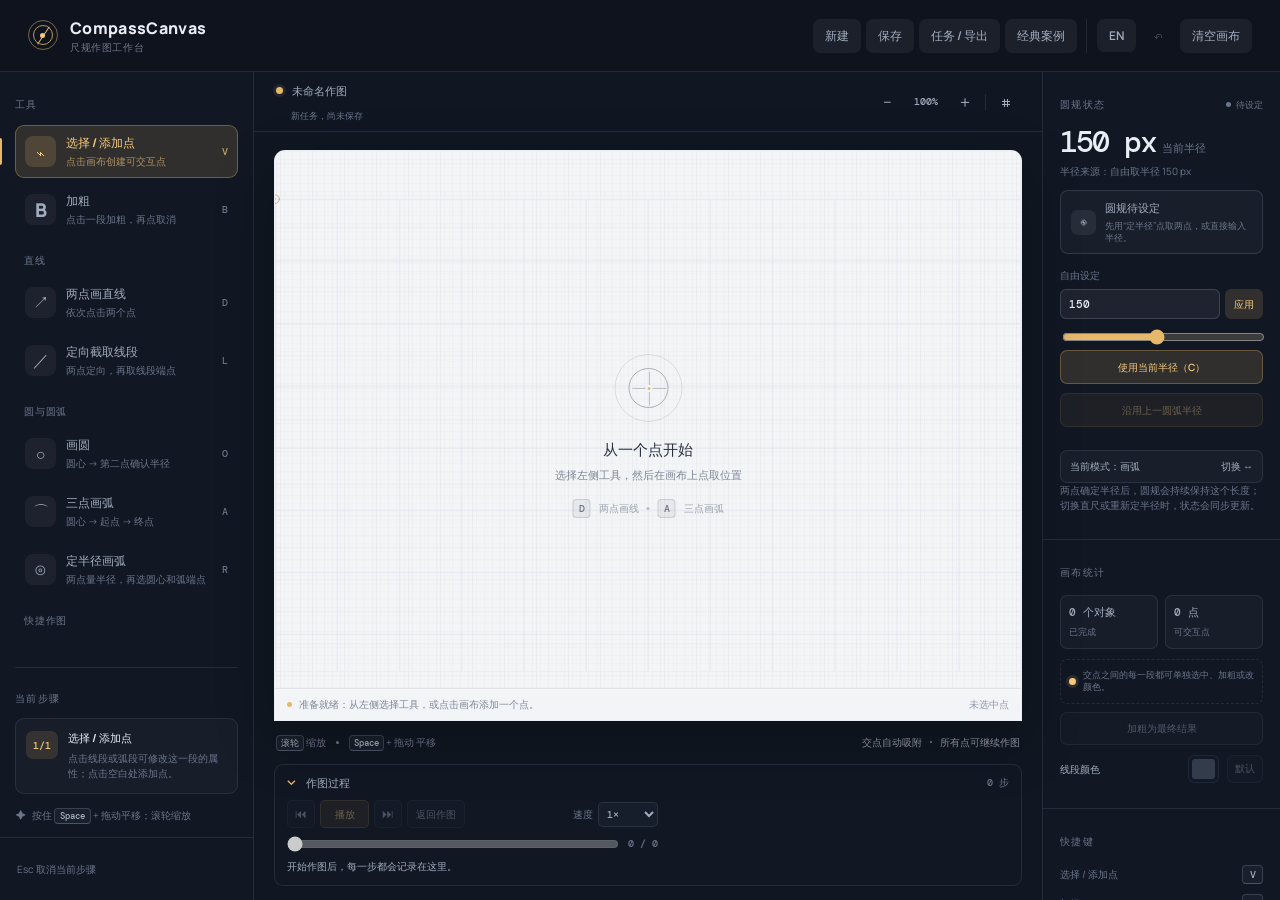
==== commit bc7f58a6: "Add parallel line construction tool" ====
--- a/index.html
+++ b/index.html
@@ -57,6 +57,7 @@
               <div class="tool-group-items">
                 <button class="tool-item" data-mode="bisector" type="button"><span class="tool-icon" aria-hidden="true">⊥</span><span class="tool-copy"><strong data-i18n="tool.bisector.title">两点垂直中分线</strong><small data-i18n="tool.bisector.desc">两点确定垂直中分线</small></span><span class="tool-key">M</span></button>
                 <button class="tool-item" data-mode="perpendicular" type="button"><span class="tool-icon" aria-hidden="true">⟂</span><span class="tool-copy"><strong data-i18n="tool.perpendicular.title">过点作垂线</strong><small data-i18n="tool.perpendicular.desc">先选点，再选线段</small></span><span class="tool-key">P</span></button>
+                <button class="tool-item" data-mode="parallel" type="button"><span class="tool-icon" aria-hidden="true">∥</span><span class="tool-copy"><strong data-i18n="tool.parallel.title">平行线</strong><small data-i18n="tool.parallel.desc">先选线段，再选一点</small></span><span class="tool-key">N</span></button>
                 <button class="tool-item" data-mode="angleBisector" type="button"><span class="tool-icon" aria-hidden="true">∠</span><span class="tool-copy"><strong data-i18n="tool.angleBisector.title">角平分线</strong><small data-i18n="tool.angleBisector.desc">边上一点 → 顶点 → 另一边点</small></span><span class="tool-key">G</span></button>
                 <button class="tool-item" data-mode="intersections" type="button"><span class="tool-icon" aria-hidden="true">⋈</span><span class="tool-copy"><strong data-i18n="tool.intersections.title">精确选交点</strong><small data-i18n="tool.intersections.desc">选两个对象，优先吸附交点</small></span><span class="tool-key">I</span></button>
               </div>
@@ -135,7 +136,7 @@
             <button id="resetSegmentColor" type="button" disabled data-i18n="resetSegmentColor">默认</button>
           </div>
         </div>
-        <div class="inspector-section shortcuts-section"><div class="inspector-heading"><span class="section-kicker" data-i18n="shortcuts">快捷键</span></div><div class="shortcut-list"><div><span data-i18n="tool.select.title">选择 / 添加点</span><kbd>V</kbd></div><div><span data-i18n="tool.bold.title">加粗</span><kbd>B</kbd></div><div><span data-i18n="tool.lineQuick.title">两点画直线</span><kbd>D</kbd></div><div><span data-i18n="tool.line.title">定向截取线段</span><kbd>L</kbd></div><div><span data-i18n="tool.circleQuick.title">画圆</span><kbd>O</kbd></div><div><span data-i18n="tool.arcThreePoint.title">三点画弧</span><kbd>A</kbd></div><div><span data-i18n="tool.radius.title">定半径画弧</span><kbd>R</kbd></div><div><span data-i18n="reuseRadiusShortcut">使用当前半径</span><kbd>C</kbd></div><div><span data-i18n="tool.bisector.title">两点垂直中分线</span><kbd>M</kbd></div><div><span data-i18n="tool.perpendicular.title">过点作垂线</span><kbd>P</kbd></div><div><span data-i18n="tool.angleBisector.title">角平分线</span><kbd>G</kbd></div><div><span data-i18n="tool.intersections.title">精确选交点</span><kbd>I</kbd></div></div></div>
+        <div class="inspector-section shortcuts-section"><div class="inspector-heading"><span class="section-kicker" data-i18n="shortcuts">快捷键</span></div><div class="shortcut-list"><div><span data-i18n="tool.select.title">选择 / 添加点</span><kbd>V</kbd></div><div><span data-i18n="tool.bold.title">加粗</span><kbd>B</kbd></div><div><span data-i18n="tool.lineQuick.title">两点画直线</span><kbd>D</kbd></div><div><span data-i18n="tool.line.title">定向截取线段</span><kbd>L</kbd></div><div><span data-i18n="tool.circleQuick.title">画圆</span><kbd>O</kbd></div><div><span data-i18n="tool.arcThreePoint.title">三点画弧</span><kbd>A</kbd></div><div><span data-i18n="tool.radius.title">定半径画弧</span><kbd>R</kbd></div><div><span data-i18n="reuseRadiusShortcut">使用当前半径</span><kbd>C</kbd></div><div><span data-i18n="tool.bisector.title">两点垂直中分线</span><kbd>M</kbd></div><div><span data-i18n="tool.perpendicular.title">过点作垂线</span><kbd>P</kbd></div><div><span data-i18n="tool.parallel.title">平行线</span><kbd>N</kbd></div><div><span data-i18n="tool.angleBisector.title">角平分线</span><kbd>G</kbd></div><div><span data-i18n="tool.intersections.title">精确选交点</span><kbd>I</kbd></div></div></div>
       </aside>
     </section>
   </main>
--- a/styles.css
+++ b/styles.css
@@ -169,8 +169,8 @@
 .construction-overlay .geometry-circle,
 .construction-overlay .geometry-arc { pointer-events: all; cursor: pointer; }
 .construction-overlay .geometry-hit-area { fill: none; stroke: transparent; stroke-width: 16; pointer-events: stroke; cursor: pointer; }
-.construction-overlay .auxiliary-geometry { stroke: #9aa7b2; stroke-width: 1.35; opacity: .62; }
-.construction-overlay .auxiliary-geometry.geometry-arc { stroke: #b19a78; }
+.construction-overlay .auxiliary-geometry { stroke: #657788; stroke-width: 1.6; opacity: .82; }
+.construction-overlay .auxiliary-geometry.geometry-arc { stroke: #876b45; }
 .construction-overlay .final-geometry { stroke: #263d51; stroke-width: 3.6; opacity: 1; }
 .construction-overlay .final-geometry.geometry-arc { stroke: #7d542a; }
 .construction-overlay .selected-geometry { stroke: #b16d22; stroke-width: 2.8; opacity: .92; }
@@ -210,8 +210,8 @@
 .construction-overlay .geometry-line,
 .construction-overlay .geometry-circle,
 .construction-overlay .geometry-arc { pointer-events: all; cursor: pointer; }
-.construction-overlay .auxiliary-geometry { stroke: #9aa7b2; stroke-width: 1.35; opacity: .62; }
-.construction-overlay .auxiliary-geometry.geometry-arc { stroke: #b19a78; }
+.construction-overlay .auxiliary-geometry { stroke: #657788; stroke-width: 1.6; opacity: .82; }
+.construction-overlay .auxiliary-geometry.geometry-arc { stroke: #876b45; }
 .construction-overlay .final-geometry { stroke: #263d51; stroke-width: 3.6; opacity: 1; }
 .construction-overlay .final-geometry.geometry-arc { stroke: #7d542a; }
 .construction-overlay .selected-geometry { stroke: #b16d22; stroke-width: 2.8; opacity: .92; }
@@ -341,8 +341,8 @@
 .construction-overlay .geometry-line,
 .construction-overlay .geometry-circle,
 .construction-overlay .geometry-arc { pointer-events: all; cursor: pointer; }
-.construction-overlay .auxiliary-geometry { stroke: #9aa7b2; stroke-width: 1.35; opacity: .62; }
-.construction-overlay .auxiliary-geometry.geometry-arc { stroke: #b19a78; }
+.construction-overlay .auxiliary-geometry { stroke: #657788; stroke-width: 1.6; opacity: .82; }
+.construction-overlay .auxiliary-geometry.geometry-arc { stroke: #876b45; }
 .construction-overlay .final-geometry { stroke: #263d51; stroke-width: 3.6; opacity: 1; }
 .construction-overlay .final-geometry.geometry-arc { stroke: #7d542a; }
 .construction-overlay .selected-geometry { stroke: #b16d22; stroke-width: 2.8; opacity: .92; }
@@ -364,12 +364,12 @@
 .construction-overlay .geometry-line,
 .construction-overlay .geometry-circle,
 .construction-overlay .geometry-arc { pointer-events: stroke; cursor: pointer; }
-.construction-overlay .auxiliary-geometry { stroke: var(--geometry-color, #9aa7b2); stroke-width: 1.35; opacity: .62; }
-.construction-overlay .auxiliary-geometry.geometry-arc { stroke: var(--geometry-color, #b19a78); }
-.construction-overlay .final-geometry { stroke: var(--geometry-color, #263d51); stroke-width: 3.6; opacity: 1; }
-.construction-overlay .final-geometry.geometry-arc { stroke: var(--geometry-color, #7d542a); }
-.construction-overlay .selected-geometry.auxiliary-geometry { stroke: var(--geometry-color, #b16d22); stroke-width: 1.35; opacity: 1; }
-.construction-overlay .selected-geometry.final-geometry { stroke: var(--geometry-color, #85541e); stroke-width: 3.6; opacity: 1; }
+.construction-overlay .auxiliary-geometry { stroke: var(--geometry-color, #657788); stroke-width: 1.6; opacity: .82; }
+.construction-overlay .auxiliary-geometry.geometry-arc { stroke: var(--geometry-color, #876b45); }
+.construction-overlay .final-geometry { stroke: var(--geometry-color, #1f3448); stroke-width: 3.8; opacity: 1; }
+.construction-overlay .final-geometry.geometry-arc { stroke: var(--geometry-color, #6f4924); }
+.construction-overlay .selected-geometry.auxiliary-geometry { stroke: var(--geometry-color, #9f5f1b); stroke-width: 1.6; opacity: 1; }
+.construction-overlay .selected-geometry.final-geometry { stroke: var(--geometry-color, #754612); stroke-width: 3.8; opacity: 1; }
 .construction-overlay .hovered-geometry,
 .construction-overlay .geometry-piece:hover > .auxiliary-geometry,
 .construction-overlay .geometry-piece:hover > .final-geometry { opacity: 1; }
